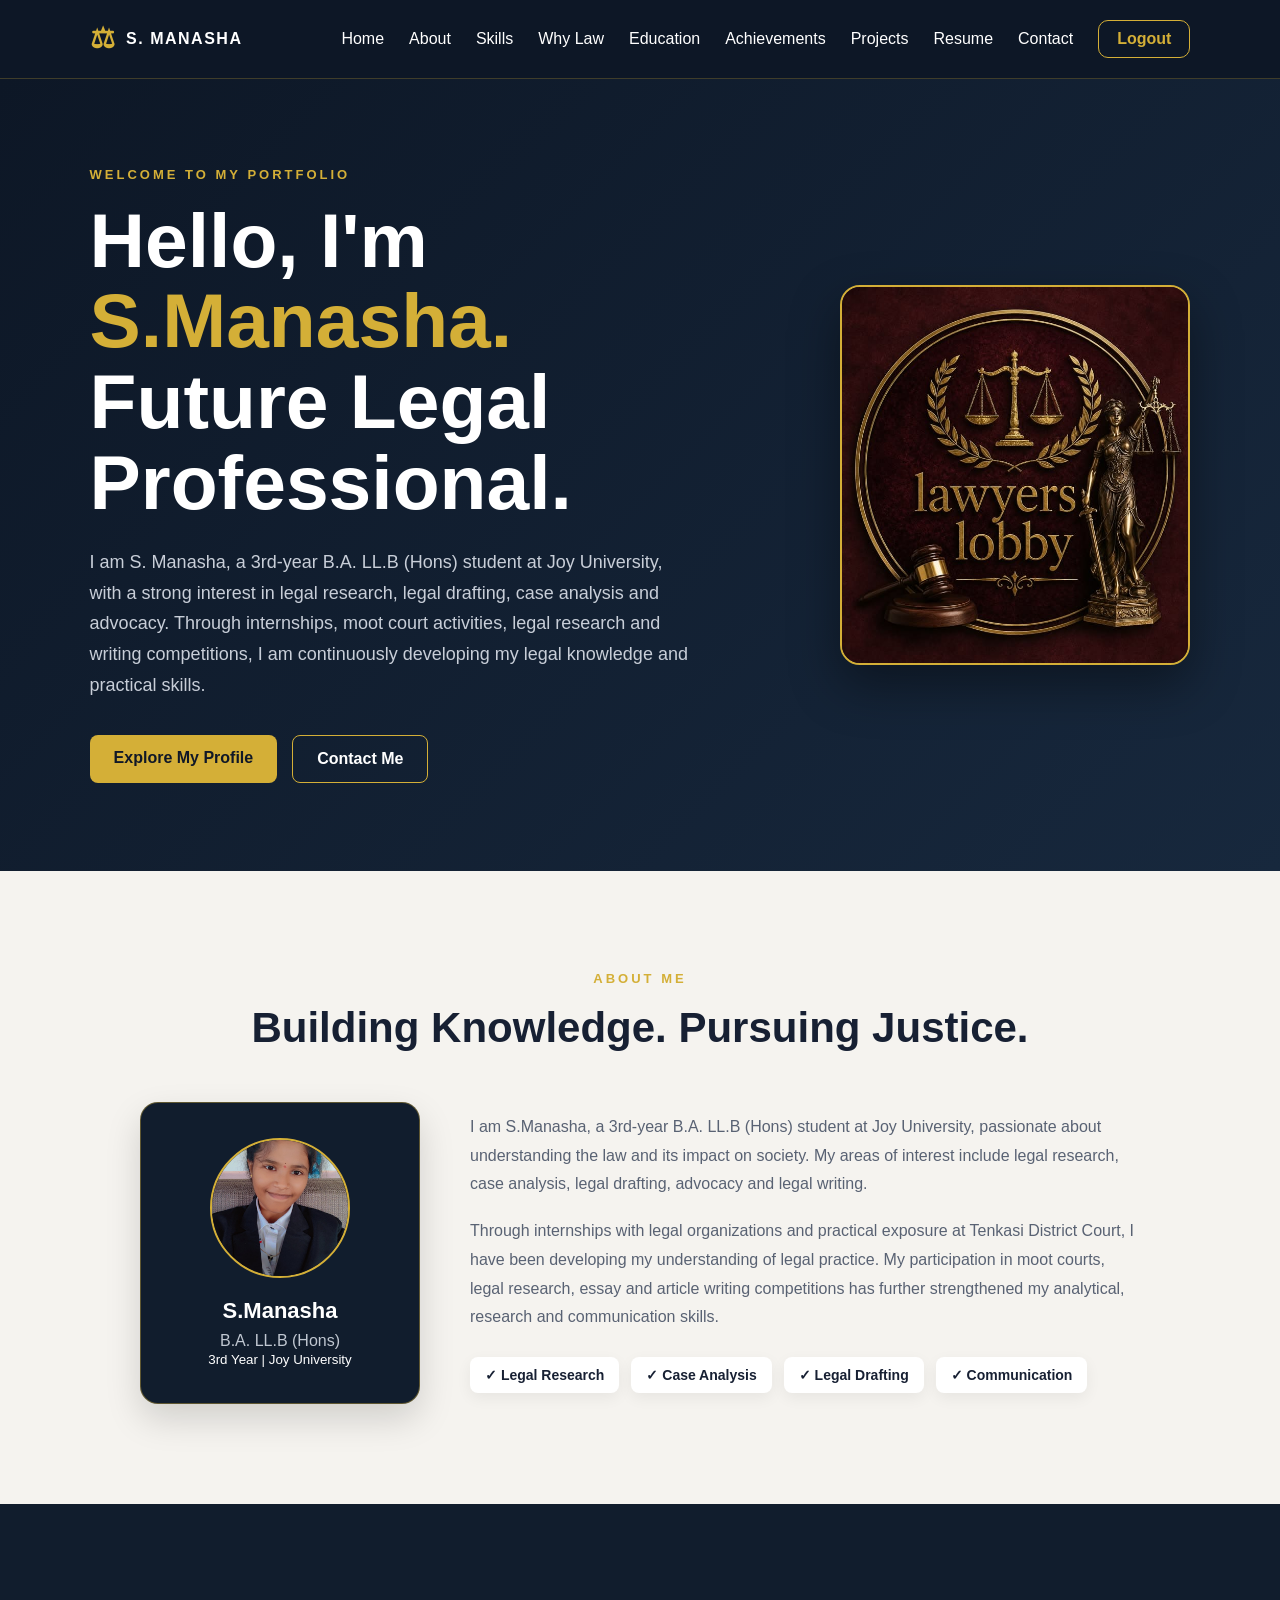
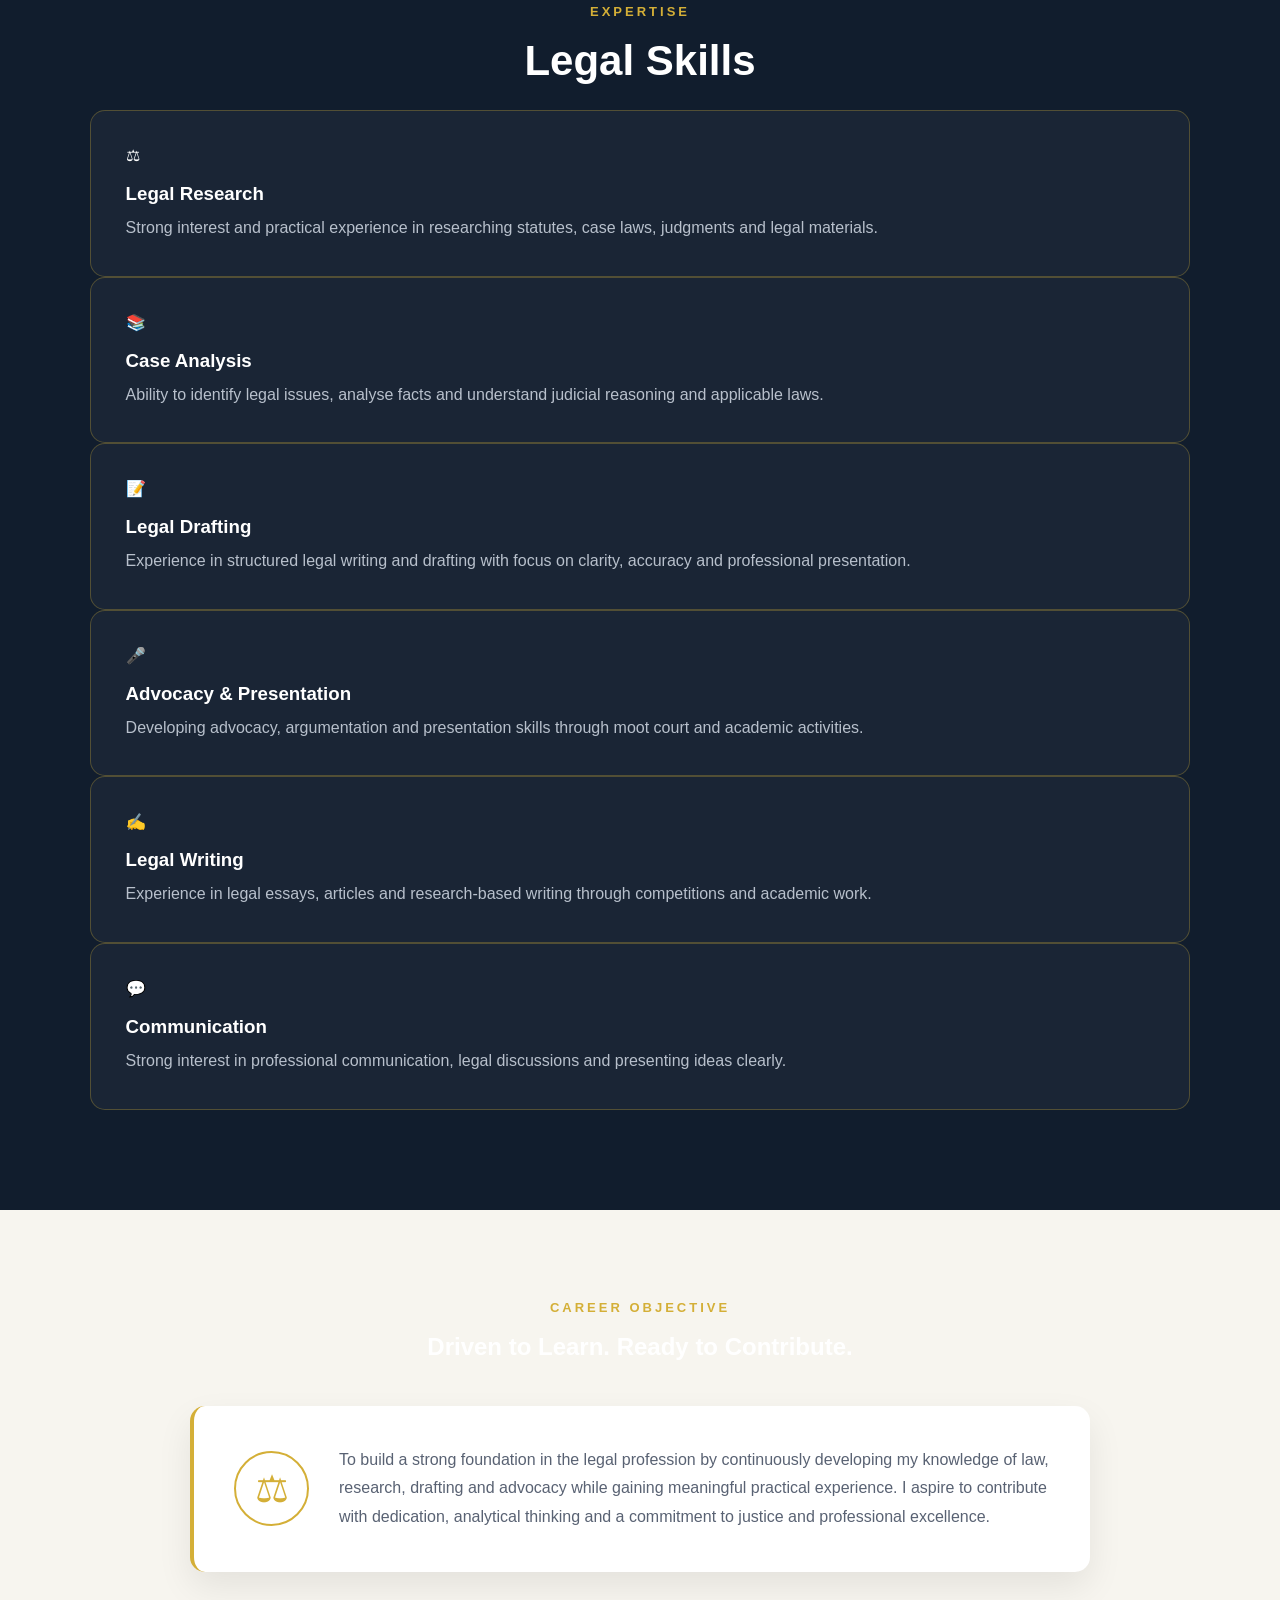
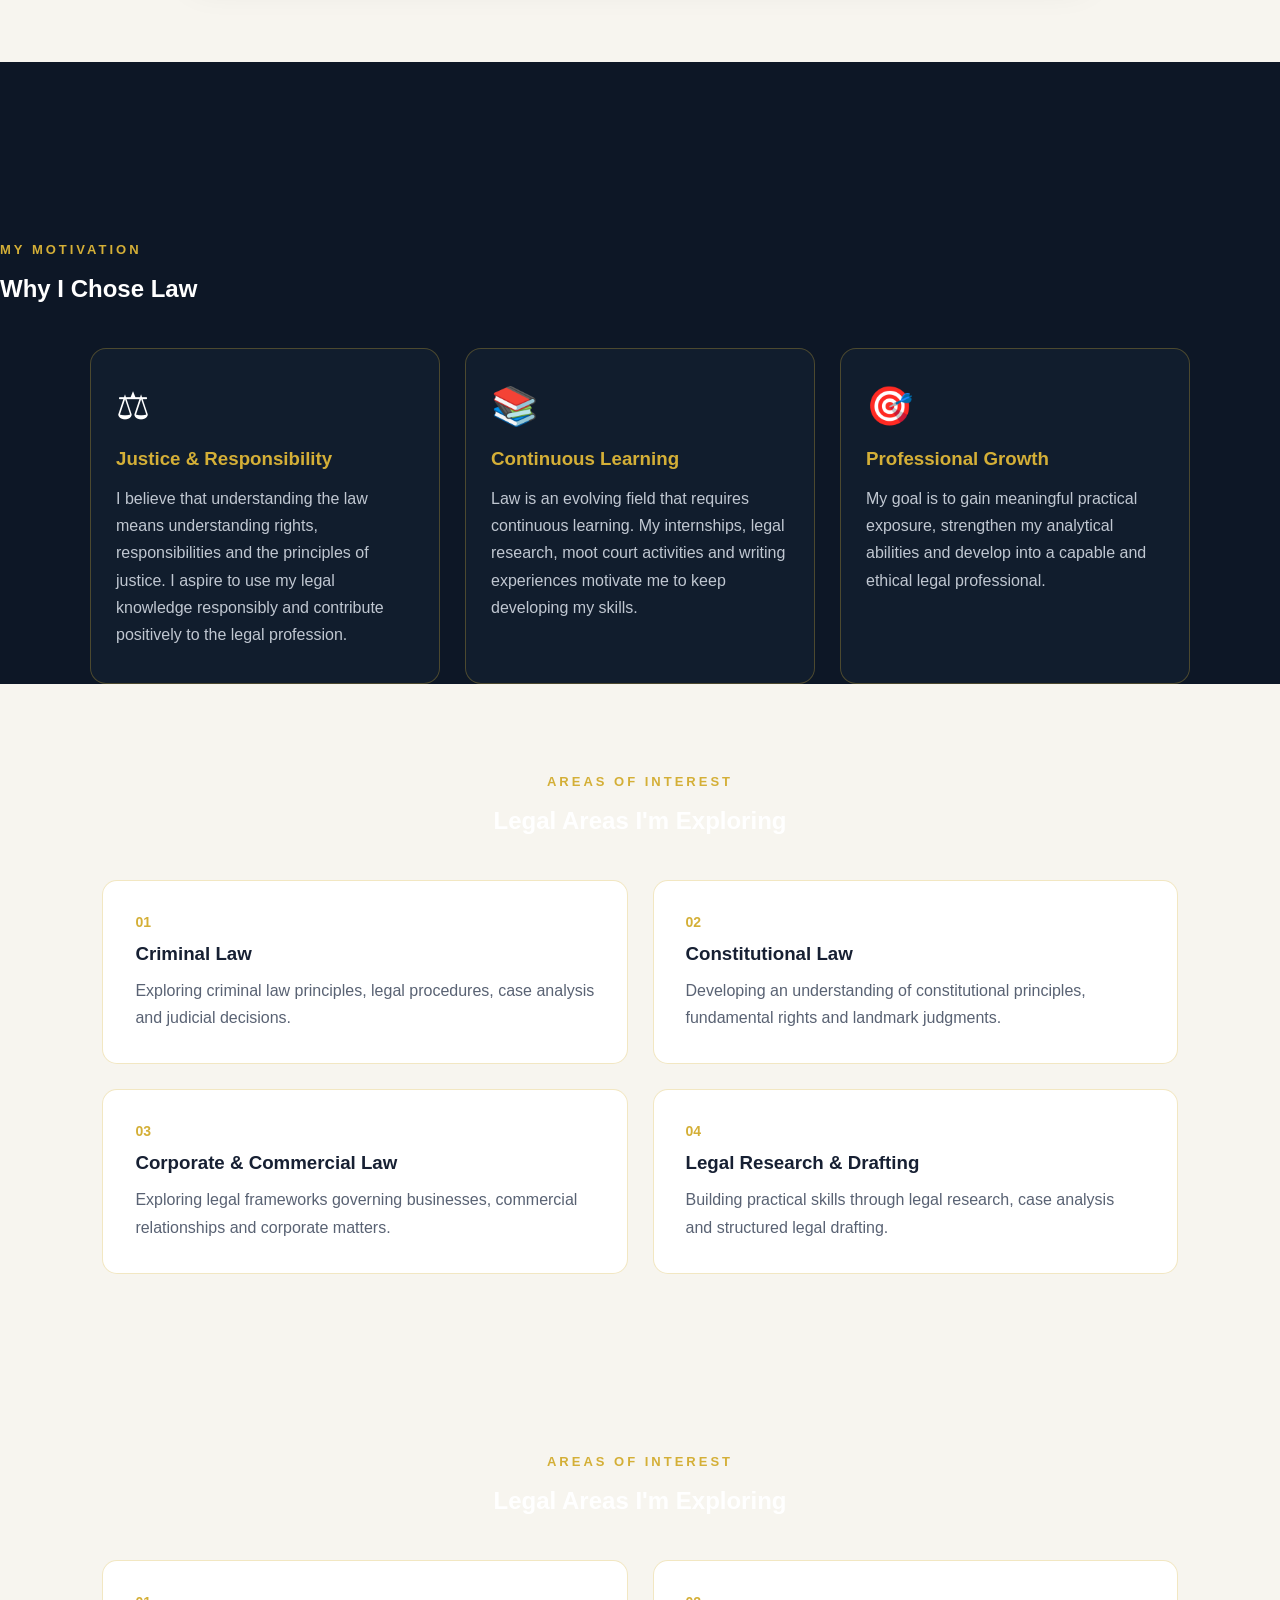
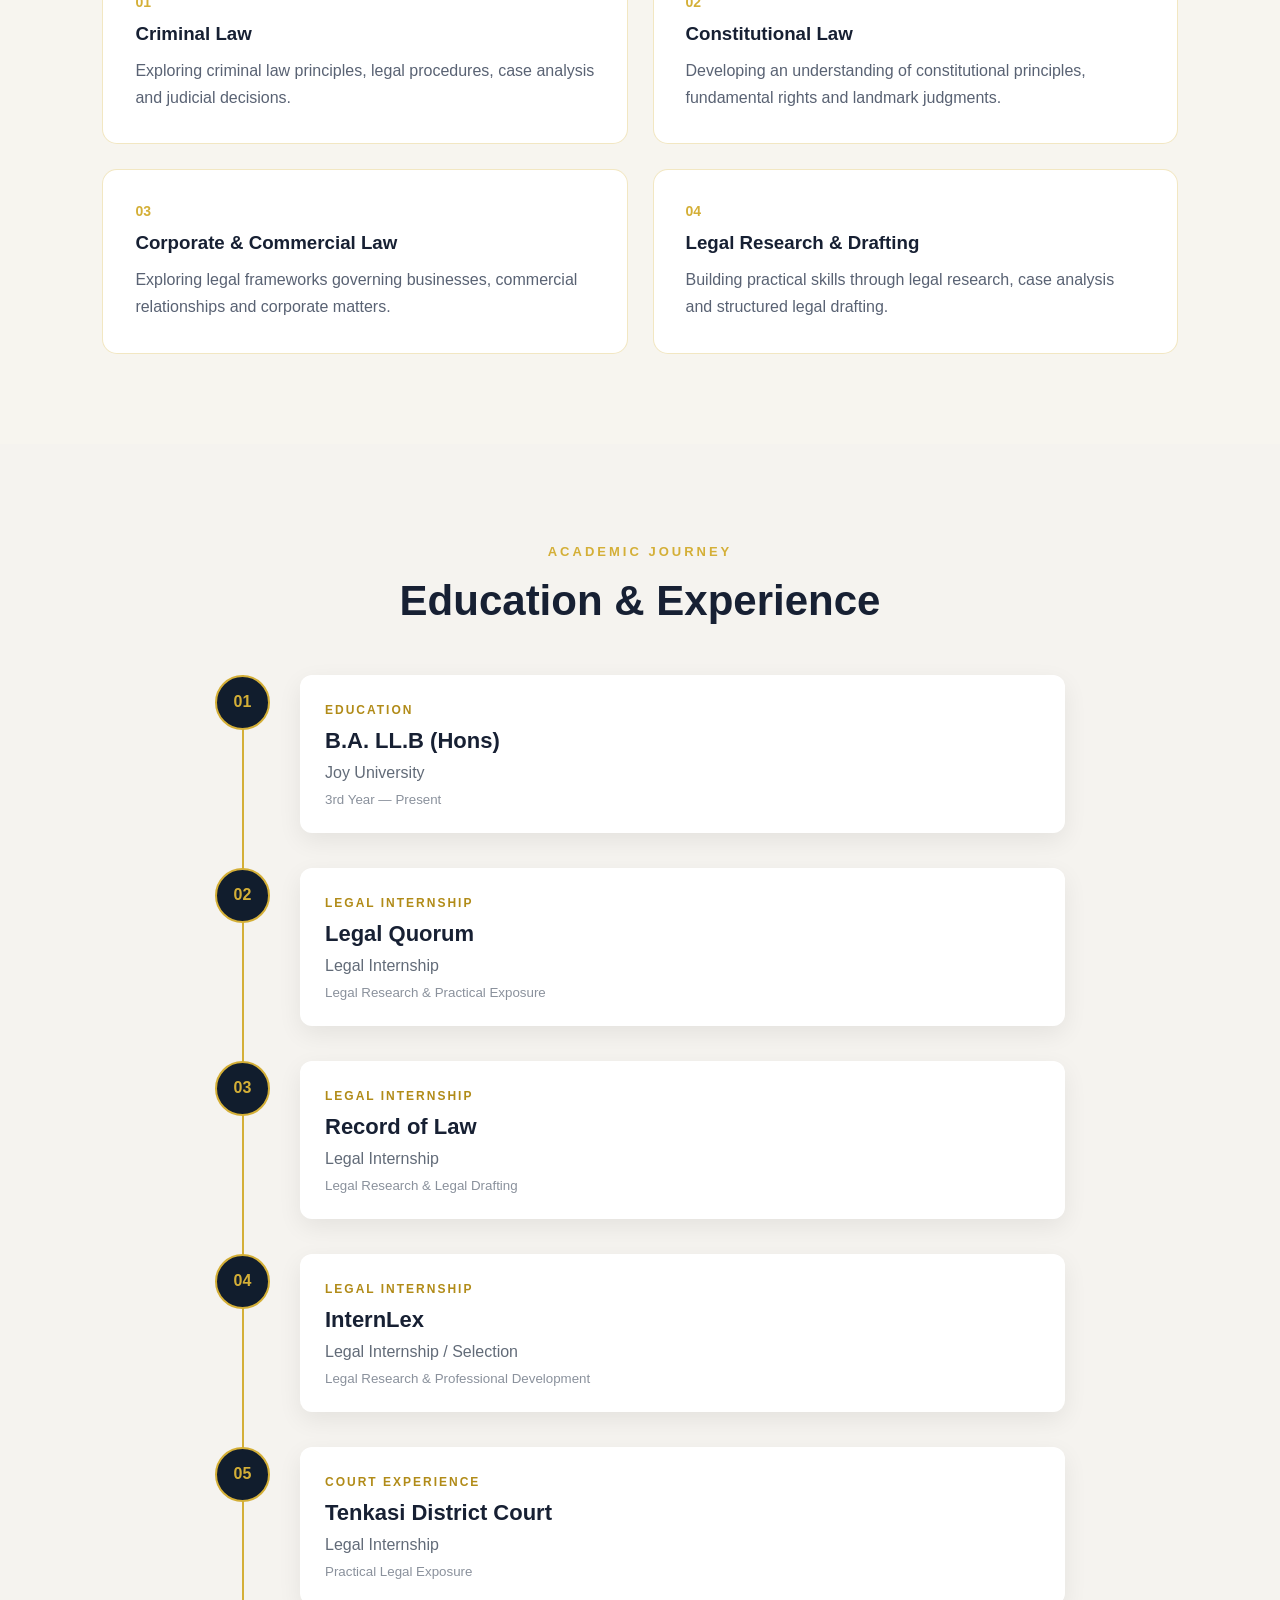
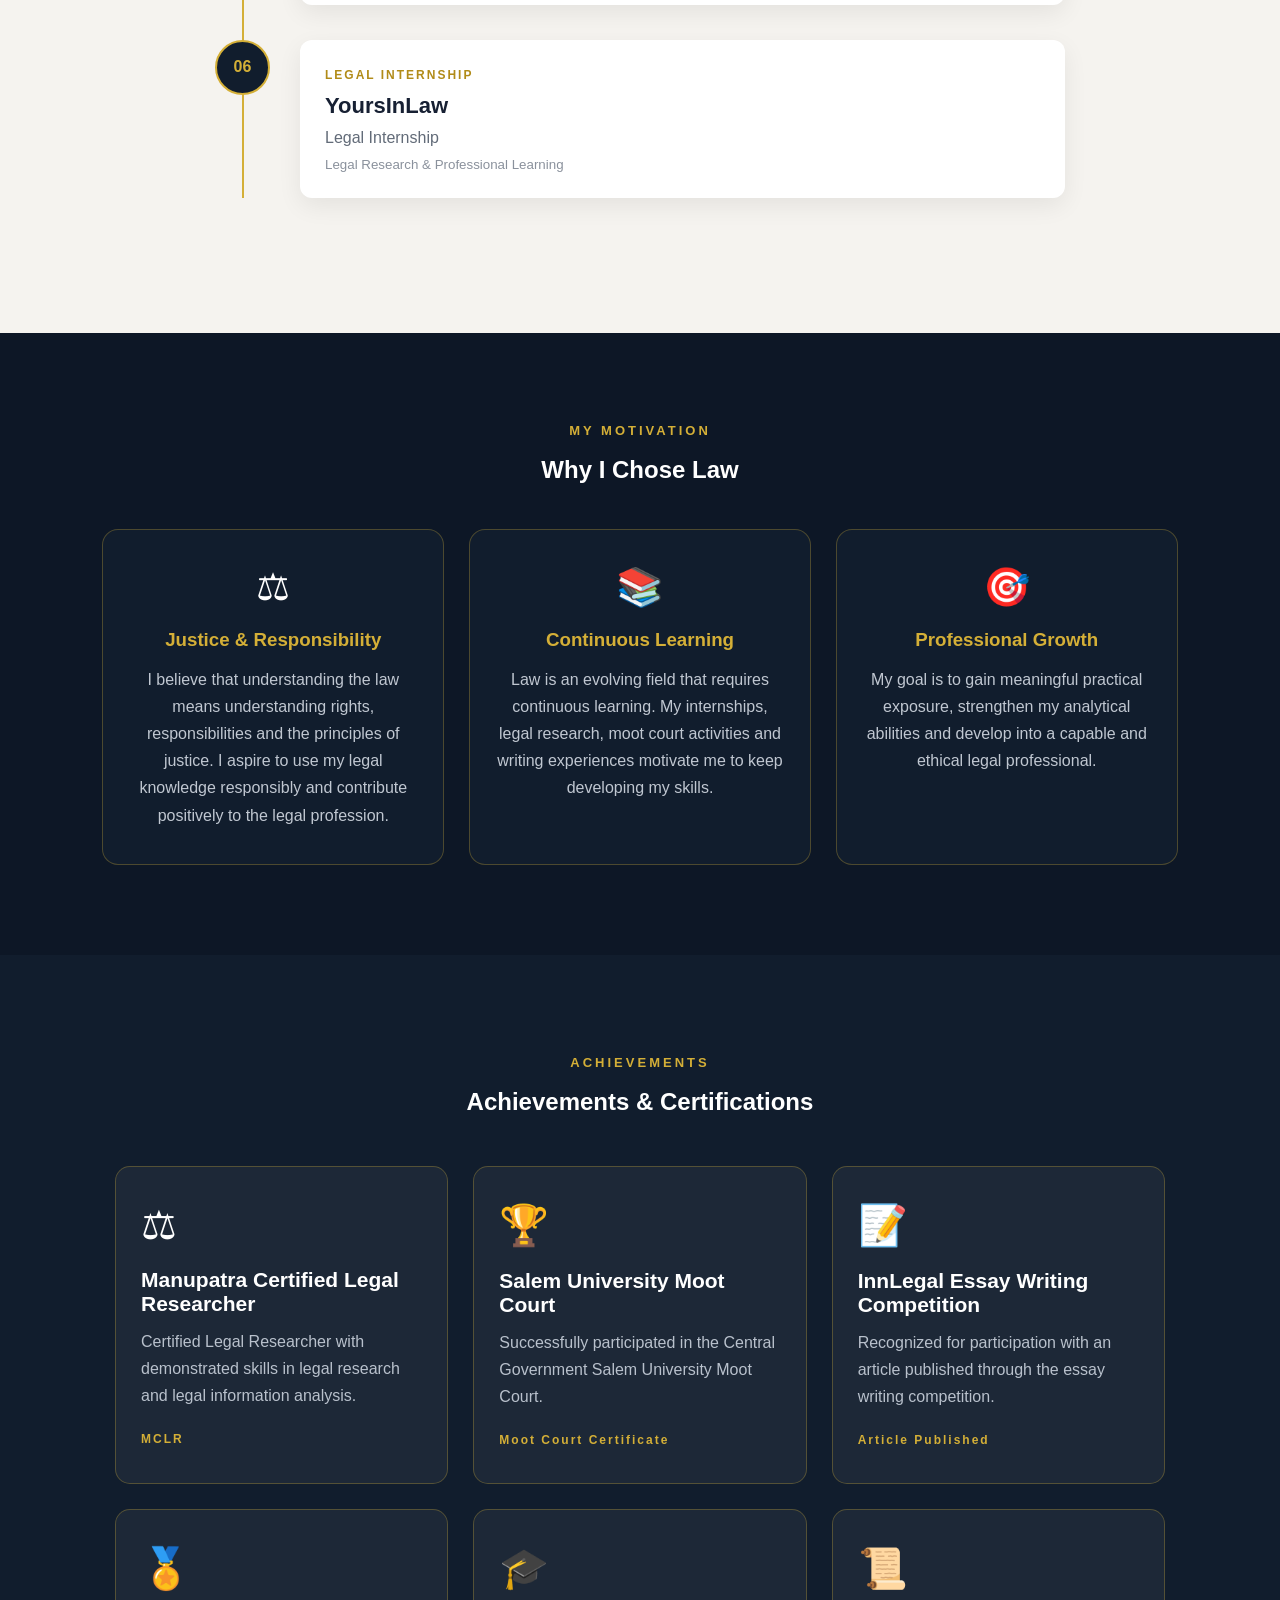
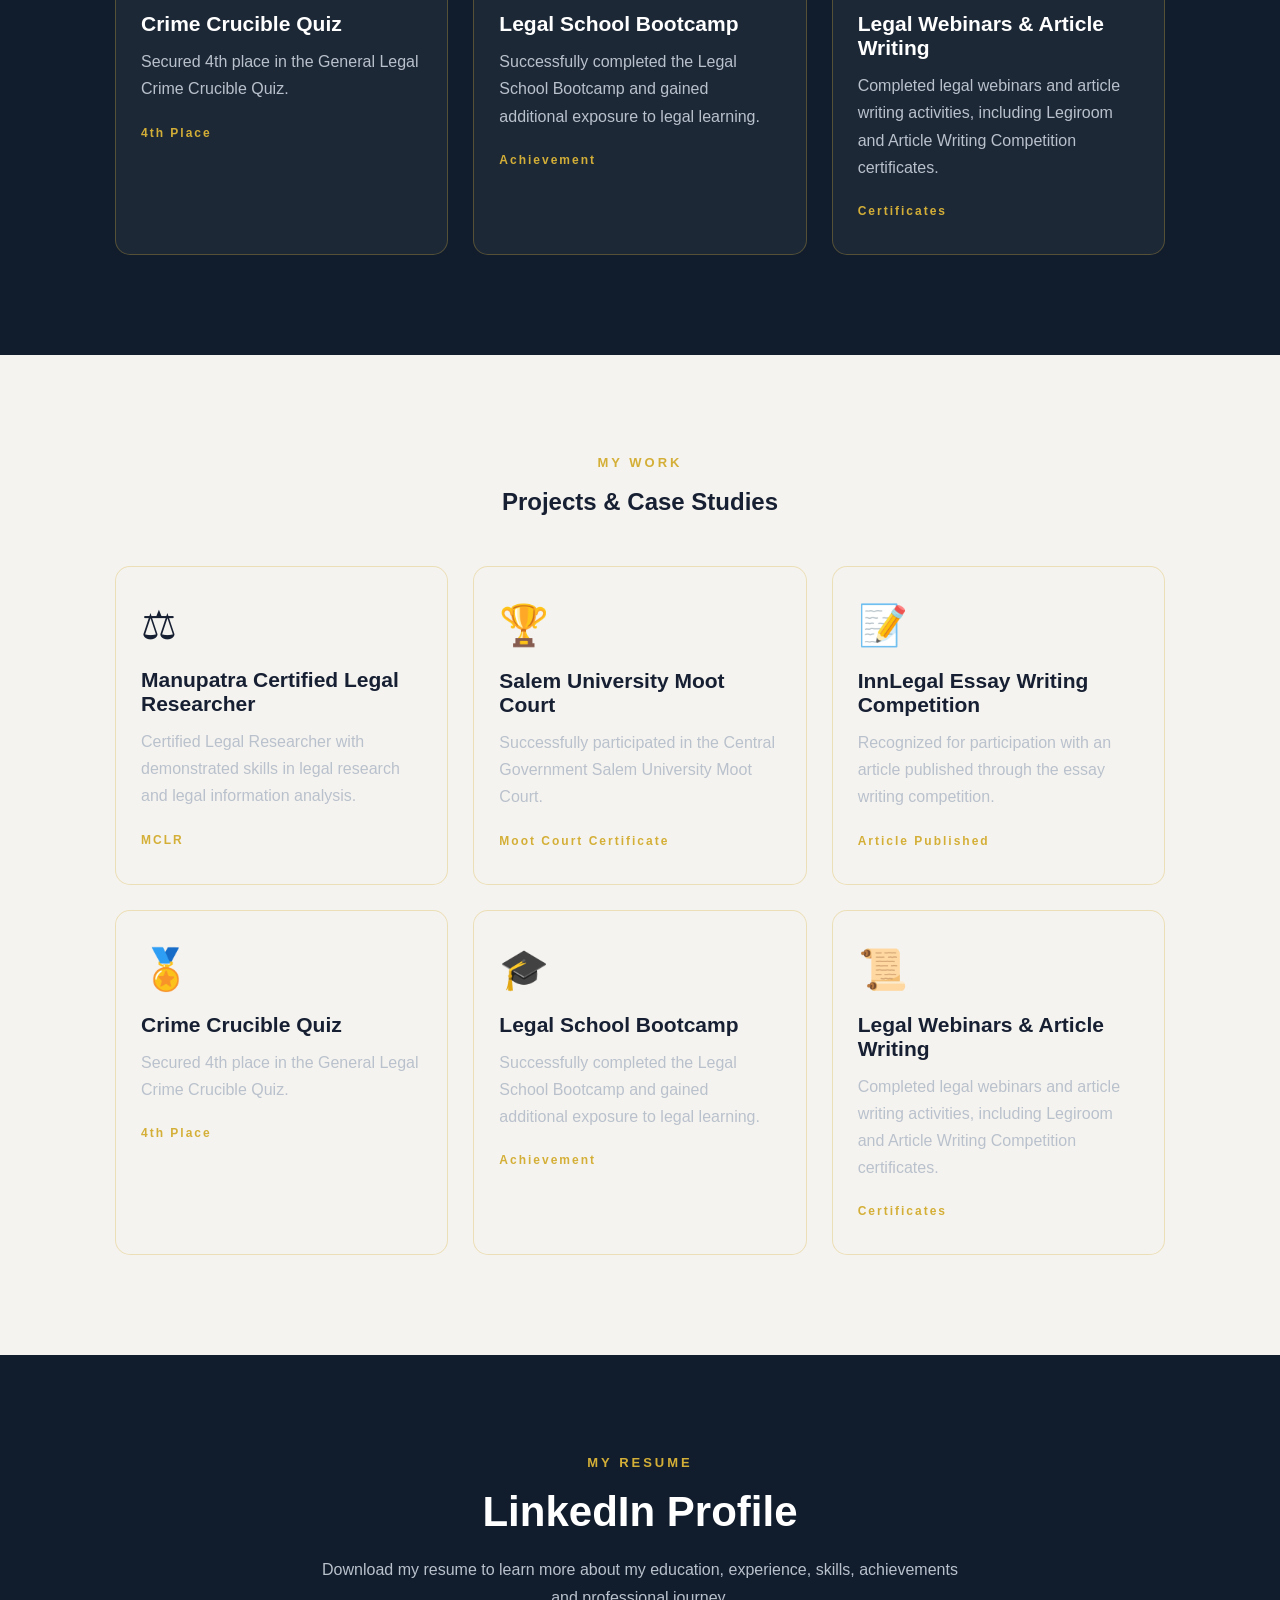
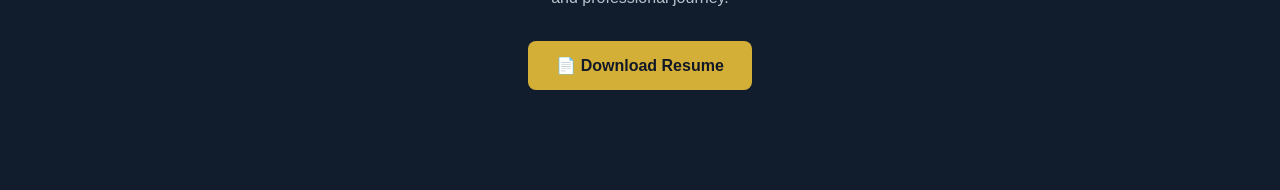
==== home.html @ 391b0f1c "Add files via upload" ====
<!DOCTYPE html>
<html lang="en">
<head>
    <meta charset="UTF-8">
    <meta name="viewport" content="width=device-width, initial-scale=1.0">
    <title>Law Portfolio</title>
    <link rel="stylesheet" href="style.css">
</head>

<body>

    <nav class="navbar">
        <div class="logo">
        <span class="logo-symbol">⚖</span>
        <span>S. MANASHA</span>
</div>

        <div class="nav-links">
            <a href="#home">Home</a>
            <a href="#about">About</a>
            <a href="#skills">Skills</a>
            <a href="#why-law">Why Law</a>
            <a href="#education">Education</a>
            <a href="#achievements">Achievements</a>
            <a href="#projects">Projects</a>
            <a href="#resume">Resume</a>
            <a href="#contact">Contact</a>
            <button onclick="logout()">Logout</button>
        </div>
    </nav>

    <section class="hero" id="home">

        <div class="hero-content">
            <p class="small-title">WELCOME TO MY PORTFOLIO</p>

<h1>
    Hello, I'm <span>S.Manasha.</span><br>
    Future Legal Professional.
</h1>
            
<p>
    I am S. Manasha, a 3rd-year B.A. LL.B (Hons) student at Joy University,
    with a strong interest in legal research, legal drafting, case analysis
    and advocacy. Through internships, moot court activities, legal research
    and writing competitions, I am continuously developing my legal knowledge
    and practical skills.
</p>

            <div class="hero-buttons">
                <a href="#about" class="primary-btn">Explore My Profile</a>
                <a href="#contact" class="secondary-btn">Contact Me</a>
            </div>
        </div>

        <div class="hero-image">
    <img src="law image.jpg" alt="Law and Justice">
</div>

    </section>

    <section class="about" id="about">

    <p class="section-label">ABOUT ME</p>

    <h2>Building Knowledge. Pursuing Justice.</h2>

    <div class="about-container">

        <div class="profile-card">
            <div class="profile-icon">
            <img src="./profile.jpg" alt="S. Manasha">
        </div>
            <h3>S.Manasha</h3>
            <p>B.A. LL.B (Hons)</p>
            <small>3rd Year | Joy University</small>
            
        </div>

        <div class="about-content">
            
<p>
    I am S.Manasha, a 3rd-year B.A. LL.B (Hons) student at Joy University,
    passionate about understanding the law and its impact on society.
    My areas of interest include legal research, case analysis,
    legal drafting, advocacy and legal writing.

</p>
        
<p>
               
    Through internships with legal organizations and practical exposure
    at Tenkasi District Court, I have been developing my understanding
    of legal practice. My participation in moot courts, legal research,
    essay and article writing competitions has further strengthened
    my analytical, research and communication skills.

</p>

            <div class="about-points">
                <span>✓ Legal Research</span>
                <span>✓ Case Analysis</span>
                <span>✓ Legal Drafting</span>
                <span>✓ Communication</span>
            </div>
        </div>

    </div>

</section>

    <section class="skills" id="skills">

        <p class="section-label">EXPERTISE</p>

        <h2>Legal Skills</h2>

<div class="skills-grid">

    <div class="skill-card">
        <div class="skill-icon">⚖</div>
        <h3>Legal Research</h3>
        <p>
            Strong interest and practical experience in researching
            statutes, case laws, judgments and legal materials.
        </p>
    </div>

    <div class="skill-card">
        <div class="skill-icon">📚</div>
        <h3>Case Analysis</h3>
        <p>
            Ability to identify legal issues, analyse facts and
            understand judicial reasoning and applicable laws.
        </p>
    </div>

    <div class="skill-card">
        <div class="skill-icon">📝</div>
        <h3>Legal Drafting</h3>
        <p>
            Experience in structured legal writing and drafting with
            focus on clarity, accuracy and professional presentation.
        </p>
    </div>

    <div class="skill-card">
        <div class="skill-icon">🎤</div>
        <h3>Advocacy &amp; Presentation</h3>
        <p>
            Developing advocacy, argumentation and presentation skills
            through moot court and academic activities.
        </p>
    </div>

    <div class="skill-card">
        <div class="skill-icon">✍</div>
        <h3>Legal Writing</h3>
        <p>
            Experience in legal essays, articles and research-based
            writing through competitions and academic work.
        </p>
    </div>

    <div class="skill-card">
        <div class="skill-icon">💬</div>
        <h3>Communication</h3>
        <p>
            Strong interest in professional communication, legal
            discussions and presenting ideas clearly.
        </p>
    </div>

</div>

</section>

<section class="objective">

    <p class="section-label">CAREER OBJECTIVE</p>

    <h2>Driven to Learn. Ready to Contribute.</h2>

    <div class="objective-box">

        <div class="objective-icon">⚖</div>

        <p>
            To build a strong foundation in the legal profession by
            continuously developing my knowledge of law, research,
            drafting and advocacy while gaining meaningful practical
            experience. I aspire to contribute with dedication,
            analytical thinking and a commitment to justice and
            professional excellence.
        </p>

    </div>

</section>

<section class="why-law" id="why-law"></section>

    <p class="section-label">MY MOTIVATION</p>

    <h2>Why I Chose Law</h2>

    <div class="why-law-container">

        <div class="why-law-card">
            <div class="why-law-icon">⚖</div>

            <h3>Justice &amp; Responsibility</h3>

            <p>
                I believe that understanding the law means understanding
                rights, responsibilities and the principles of justice.
                I aspire to use my legal knowledge responsibly and
                contribute positively to the legal profession.
            </p>
        </div>

        <div class="why-law-card">
            <div class="why-law-icon">📚</div>

            <h3>Continuous Learning</h3>

            <p>
                Law is an evolving field that requires continuous learning.
                My internships, legal research, moot court activities and
                writing experiences motivate me to keep developing my skills.
            </p>
        </div>

        <div class="why-law-card">
            <div class="why-law-icon">🎯</div>

            <h3>Professional Growth</h3>

            <p>
                My goal is to gain meaningful practical exposure, strengthen
                my analytical abilities and develop into a capable and
                ethical legal professional.
            </p>
        </div>

    </div>

</section>

<section class="legal-interests">

    <p class="section-label">AREAS OF INTEREST</p>

    <h2>Legal Areas I'm Exploring</h2>

    <div class="interest-grid">

        <div class="interest-card">
            <span>01</span>
            <h3>Criminal Law</h3>
            <p>
                Exploring criminal law principles, legal procedures,
                case analysis and judicial decisions.
            </p>
        </div>

        <div class="interest-card">
            <span>02</span>
            <h3>Constitutional Law</h3>
            <p>
                Developing an understanding of constitutional principles,
                fundamental rights and landmark judgments.
            </p>
        </div>

        <div class="interest-card">
            <span>03</span>
            <h3>Corporate &amp; Commercial Law</h3>
            <p>
                Exploring legal frameworks governing businesses,
                commercial relationships and corporate matters.
            </p>
        </div>

        <div class="interest-card">
            <span>04</span>
            <h3>Legal Research &amp; Drafting</h3>
            <p>
                Building practical skills through legal research,
                case analysis and structured legal drafting.
            </p>
        </div>

    </div>

</section>

<section class="legal-interests">

    <p class="section-label">AREAS OF INTEREST</p>

    <h2>Legal Areas I'm Exploring</h2>

    <div class="interest-grid">

        <div class="interest-card">
            <span>01</span>
            <h3>Criminal Law</h3>
            <p>
                Exploring criminal law principles, legal procedures,
                case analysis and judicial decisions.
            </p>
        </div>

        <div class="interest-card">
            <span>02</span>
            <h3>Constitutional Law</h3>
            <p>
                Developing an understanding of constitutional principles,
                fundamental rights and landmark judgments.
            </p>
        </div>

        <div class="interest-card">
            <span>03</span>
            <h3>Corporate &amp; Commercial Law</h3>
            <p>
                Exploring legal frameworks governing businesses,
                commercial relationships and corporate matters.
            </p>
        </div>

        <div class="interest-card">
            <span>04</span>
            <h3>Legal Research &amp; Drafting</h3>
            <p>
                Building practical skills through legal research,
                case analysis and structured legal drafting.
            </p>
        </div>

    </div>

</section>

    <section class="education" id="education">

    <p class="section-label">ACADEMIC JOURNEY</p>

    <h2>Education &amp; Experience</h2>

    <div class="timeline">

    <div class="timeline-item">
        <div class="timeline-dot">01</div>

        <div class="timeline-content">
            <span>EDUCATION</span>
            <h3>B.A. LL.B (Hons)</h3>
            <p>Joy University</p>
            <small>3rd Year — Present</small>
        </div>
    </div>

    <div class="timeline-item">
        <div class="timeline-dot">02</div>

        <div class="timeline-content">
            <span>LEGAL INTERNSHIP</span>
            <h3>Legal Quorum</h3>
            <p>Legal Internship</p>
            <small>Legal Research &amp; Practical Exposure</small>
        </div>
    </div>

    <div class="timeline-item">
        <div class="timeline-dot">03</div>

        <div class="timeline-content">
            <span>LEGAL INTERNSHIP</span>
            <h3>Record of Law</h3>
            <p>Legal Internship</p>
            <small>Legal Research &amp; Legal Drafting</small>
        </div>
    </div>

    <div class="timeline-item">
        <div class="timeline-dot">04</div>

        <div class="timeline-content">
            <span>LEGAL INTERNSHIP</span>
            <h3>InternLex</h3>
            <p>Legal Internship / Selection</p>
            <small>Legal Research &amp; Professional Development</small>
        </div>
    </div>

    <div class="timeline-item">
        <div class="timeline-dot">05</div>

        <div class="timeline-content">
            <span>COURT EXPERIENCE</span>
            <h3>Tenkasi District Court</h3>
            <p>Legal Internship</p>
            <small>Practical Legal Exposure</small>
        </div>
    </div>

    <div class="timeline-item">
        <div class="timeline-dot">06</div>

        <div class="timeline-content">
            <span>LEGAL INTERNSHIP</span>
            <h3>YoursInLaw</h3>
            <p>Legal Internship</p>
            <small>Legal Research &amp; Professional Learning</small>
        </div>
    </div>

</div>

</section>

<section class="why-law">

    <p class="section-label">MY MOTIVATION</p>

    <h2>Why I Chose Law</h2>

    <div class="why-law-container">

        <div class="why-law-card">
            <div class="why-law-icon">⚖</div>

            <h3>Justice &amp; Responsibility</h3>

            <p>
                I believe that understanding the law means understanding
                rights, responsibilities and the principles of justice.
                I aspire to use my legal knowledge responsibly and
                contribute positively to the legal profession.
            </p>
        </div>

        <div class="why-law-card">
            <div class="why-law-icon">📚</div>

            <h3>Continuous Learning</h3>

            <p>
                Law is an evolving field that requires continuous learning.
                My internships, legal research, moot court activities and
                writing experiences motivate me to keep developing my skills.
            </p>
        </div>

        <div class="why-law-card">
            <div class="why-law-icon">🎯</div>

            <h3>Professional Growth</h3>

            <p>
                My goal is to gain meaningful practical exposure, strengthen
                my analytical abilities and develop into a capable and
                ethical legal professional.
            </p>
        </div>

    </div>

</section>

<section class="achievements" id="achievements">

    <p class="section-label">ACHIEVEMENTS</p>

    <h2>Achievements &amp; Certifications</h2>

<div class="achievement-grid">

    <div class="achievement-card">
        <div class="achievement-icon">⚖</div>
        <h3>Manupatra Certified Legal Researcher</h3>
        <p>
            Certified Legal Researcher with demonstrated skills in
            legal research and legal information analysis.
        </p>
        <span>MCLR</span>
    </div>

    <div class="achievement-card">
        <div class="achievement-icon">🏆</div>
        <h3>Salem University Moot Court</h3>
        <p>
            Successfully participated in the Central Government
            Salem University Moot Court.
        </p>
        <span>Moot Court Certificate</span>
    </div>

    <div class="achievement-card">
        <div class="achievement-icon">📝</div>
        <h3>InnLegal Essay Writing Competition</h3>
        <p>
            Recognized for participation with an article published
            through the essay writing competition.
        </p>
        <span>Article Published</span>
    </div>

    <div class="achievement-card">
        <div class="achievement-icon">🏅</div>
        <h3>Crime Crucible Quiz</h3>
        <p>
            Secured 4th place in the General Legal Crime Crucible Quiz.
        </p>
        <span>4th Place</span>
    </div>

    <div class="achievement-card">
        <div class="achievement-icon">🎓</div>
        <h3>Legal School Bootcamp</h3>
        <p>
            Successfully completed the Legal School Bootcamp and
            gained additional exposure to legal learning.
        </p>
        <span>Achievement</span>
    </div>

    <div class="achievement-card">
        <div class="achievement-icon">📜</div>
        <h3>Legal Webinars &amp; Article Writing</h3>
        <p>
            Completed legal webinars and article writing activities,
            including Legiroom and Article Writing Competition certificates.
        </p>
        <span>Certificates</span>
    </div>

</div>

</section>

<section class="projects" id="projects">

    <p class="section-label">MY WORK</p>

    <h2>Projects &amp; Case Studies</h2>

<div class="achievement-grid">

    <div class="achievement-card">
        <div class="achievement-icon">⚖</div>
        <h3>Manupatra Certified Legal Researcher</h3>
        <p>
            Certified Legal Researcher with demonstrated skills in
            legal research and legal information analysis.
        </p>
        <span>MCLR</span>
    </div>

    <div class="achievement-card">
        <div class="achievement-icon">🏆</div>
        <h3>Salem University Moot Court</h3>
        <p>
            Successfully participated in the Central Government
            Salem University Moot Court.
        </p>
        <span>Moot Court Certificate</span>
    </div>

    <div class="achievement-card">
        <div class="achievement-icon">📝</div>
        <h3>InnLegal Essay Writing Competition</h3>
        <p>
            Recognized for participation with an article published
            through the essay writing competition.
        </p>
        <span>Article Published</span>
    </div>

    <div class="achievement-card">
        <div class="achievement-icon">🏅</div>
        <h3>Crime Crucible Quiz</h3>
        <p>
            Secured 4th place in the General Legal Crime Crucible Quiz.
        </p>
        <span>4th Place</span>
    </div>

    <div class="achievement-card">
        <div class="achievement-icon">🎓</div>
        <h3>Legal School Bootcamp</h3>
        <p>
            Successfully completed the Legal School Bootcamp and
            gained additional exposure to legal learning.
        </p>
        <span>Achievement</span>
    </div>

    <div class="achievement-card">
        <div class="achievement-icon">📜</div>
        <h3>Legal Webinars &amp; Article Writing</h3>
        <p>
            Completed legal webinars and article writing activities,
            including Legiroom and Article Writing Competition certificates.
        </p>
        <span>Certificates</span>
    </div>

</div>

</section>

<section class="resume-section" id="resume">

    <p class="section-label">MY RESUME</p>

    <h2>LinkedIn Profile</h2>

    <p>
        Download my resume to learn more about my education,
        experience, skills, achievements and professional journey.
    </p>

    <a href="resume.pdf" download class="resume-btn">
        📄 Download Resume
    </a>

</section>
---- style.css ----
* {
    margin: 0;
    padding: 0;
    box-sizing: border-box;
}

body {
    font-family: Arial, sans-serif;
    background: #0d1726;
    color: white;
}

.login-page {
    min-height: 100vh;
    display: flex;
    justify-content: center;
    align-items: center;
    padding: 20px;
    background:
        radial-gradient(circle at top, #243b55, #0d1726 55%);
}

.login-card {
    width: 100%;
    max-width: 430px;
    padding: 45px 40px;
    text-align: center;
    background: rgba(255, 255, 255, 0.08);
    border: 1px solid rgba(212, 175, 55, 0.45);
    border-radius: 20px;
    backdrop-filter: blur(15px);
    box-shadow: 0 25px 60px rgba(0, 0, 0, 0.4);
    animation: appear 0.8s ease;
}

.law-symbol {
    width: 75px;
    height: 75px;
    margin: 0 auto 20px;
    display: flex;
    align-items: center;
    justify-content: center;
    border: 2px solid #d4af37;
    border-radius: 50%;
    color: #d4af37;
    font-size: 42px;
}

.login-card h1 {
    font-size: 32px;
    margin-bottom: 8px;
}

.subtitle {
    color: #c9c9c9;
    margin-bottom: 30px;
}

.input-group {
    text-align: left;
    margin-bottom: 20px;
}

.input-group label {
    display: block;
    margin-bottom: 8px;
    color: #d4af37;
    font-size: 14px;
}

.input-group input {
    width: 100%;
    padding: 14px;
    border: 1px solid #536174;
    border-radius: 10px;
    background: #111d2d;
    color: white;
    outline: none;
    font-size: 15px;
}

.input-group input:focus {
    border-color: #d4af37;
    box-shadow: 0 0 10px rgba(212, 175, 55, 0.2);
}

button {
    width: 100%;
    padding: 14px;
    border: none;
    border-radius: 10px;
    background: #d4af37;
    color: #111827;
    font-size: 16px;
    font-weight: bold;
    cursor: pointer;
    transition: 0.3s;
}

button:hover {
    transform: translateY(-2px);
    box-shadow: 0 8px 20px rgba(212, 175, 55, 0.3);
}

#loginMessage {
    margin-top: 15px;
    font-size: 14px;
}

@keyframes appear {
    from {
        opacity: 0;
        transform: translateY(30px);
    }

    to {
        opacity: 1;
        transform: translateY(0);
    }
}
/* HOME PAGE */

.navbar {
    position: sticky;
    top: 0;
    z-index: 100;
    display: flex;
    justify-content: space-between;
    align-items: center;
    padding: 20px 7%;
    background: #0d1726;
    border-bottom: 1px solid rgba(212, 175, 55, 0.25);
}

.logo {
    color: #d4af37;
    font-weight: bold;
    letter-spacing: 1px;
}

.nav-links {
    display: flex;
    align-items: center;
    gap: 25px;
}

.nav-links a {
    color: white;
    text-decoration: none;
    transition: 0.3s;
}

.nav-links a:hover {
    color: #d4af37;
}

.nav-links button {
    width: auto;
    padding: 9px 18px;
    background: transparent;
    color: #d4af37;
    border: 1px solid #d4af37;
}

.hero {
    min-height: 88vh;
    padding: 80px 7%;
    display: flex;
    align-items: center;
    justify-content: space-between;
    gap: 50px;
    background: linear-gradient(135deg, #0d1726, #17283d);
}

.hero-content {
    max-width: 700px;
}

.small-title,
.section-label {
    color: #d4af37;
    letter-spacing: 3px;
    font-size: 13px;
    font-weight: bold;
    margin-bottom: 18px;
}

.hero h1 {
    font-size: clamp(45px, 6vw, 78px);
    line-height: 1.05;
    margin-bottom: 25px;
}

.hero h1 span {
    color: #d4af37;
}

.hero-content > p:not(.small-title) {
    color: #c8ced8;
    font-size: 18px;
    line-height: 1.7;
    max-width: 600px;
}

.hero-buttons {
    display: flex;
    gap: 15px;
    margin-top: 35px;
}

.primary-btn,
.secondary-btn {
    display: inline-block;
    padding: 14px 24px;
    border-radius: 8px;
    text-decoration: none;
    font-weight: bold;
}

.primary-btn {
    background: #d4af37;
    color: #101827;
}

.secondary-btn {
    color: white;
    border: 1px solid #d4af37;
}

.hero-symbol {
    width: 300px;
    height: 300px;
    display: flex;
    align-items: center;
    justify-content: center;
    border: 1px solid rgba(212, 175, 55, 0.4);
    border-radius: 50%;
}

.hero-symbol div {
    font-size: 170px;
    color: #d4af37;
}

.about,
.skills,
.education,
.contact {
    padding: 100px 7%;
    text-align: center;
    background: #f5f3ef;
    color: #172033;
}

.about h2,
.skills h2,
.education h2,
.contact h2 {
    font-size: 42px;
    margin-bottom: 25px;
}

.about-text {
    max-width: 750px;
    margin: auto;
    line-height: 1.8;
    color: #596273;
}

.skills {
    background: #111d2d;
    color: white;
}

.skill-grid {
    max-width: 1000px;
    margin: 50px auto 0;
    display: grid;
    grid-template-columns: repeat(3, 1fr);
    gap: 25px;
}

.skill-card {
    padding: 35px;
    text-align: left;
    border: 1px solid rgba(212, 175, 55, 0.3);
    border-radius: 15px;
    background: rgba(255, 255, 255, 0.04);
    transition: 0.3s;
}

.skill-card:hover {
    transform: translateY(-8px);
    border-color: #d4af37;
}

.skill-card span {
    color: #d4af37;
}

.skill-card h3 {
    margin: 18px 0 10px;
}

.skill-card p {
    color: #b8c0cc;
    line-height: 1.6;
}

.education-card {
    max-width: 650px;
    margin: 40px auto 0;
    padding: 35px;
    border-left: 4px solid #d4af37;
    background: white;
    text-align: left;
    box-shadow: 0 10px 30px rgba(0,0,0,0.08);
}

.education-card h3 {
    margin-bottom: 12px;
}

.education-card p {
    color: #626b78;
    margin-top: 7px;
}

.contact {
    background: #e9e5dc;
}

.contact p:not(.section-label) {
    margin-bottom: 30px;
    color: #596273;
}

footer {
    padding: 25px;
    text-align: center;
    background: #0d1726;
    color: #aeb6c2;
}

@media (max-width: 800px) {

    .navbar {
        flex-direction: column;
        gap: 20px;
    }

    .nav-links {
        flex-wrap: wrap;
        justify-content: center;
    }

    .hero {
        text-align: center;
        flex-direction: column;
    }

    .hero-buttons {
        justify-content: center;
        flex-wrap: wrap;
    }

    .skill-grid {
        grid-template-columns: 1fr;
    }

    .hero-symbol {
        width: 220px;
        height: 220px;
    }

    .hero-symbol div {
        font-size: 120px;
    }
}
/* ABOUT SECTION */

.about-container {
    max-width: 1000px;
    margin: 50px auto 0;
    display: grid;
    grid-template-columns: 280px 1fr;
    gap: 50px;
    align-items: center;
    text-align: left;
}

.profile-card {
    padding: 35px 20px;
    text-align: center;
    background: #111d2d;
    color: white;
    border-radius: 18px;
    border: 1px solid rgba(212, 175, 55, 0.4);
    box-shadow: 0 15px 35px rgba(0, 0, 0, 0.15);
}

.profile-icon {
    width: 110px;
    height: 110px;
    margin: 0 auto 20px;
    display: flex;
    justify-content: center;
    align-items: center;
    border: 2px solid #d4af37;
    border-radius: 50%;
    color: #d4af37;
    font-size: 55px;
}

.profile-card h3 {
    font-size: 22px;
    margin-bottom: 8px;
}

.profile-card p {
    color: #c0c7d1;
}

.about-content p {
    color: #596273;
    line-height: 1.8;
    margin-bottom: 18px;
}

.about-points {
    display: flex;
    flex-wrap: wrap;
    gap: 12px;
    margin-top: 25px;
}

.about-points span {
    padding: 10px 15px;
    background: white;
    border-radius: 8px;
    color: #172033;
    font-size: 14px;
    font-weight: bold;
    box-shadow: 0 5px 15px rgba(0,0,0,0.06);
}

@media (max-width: 700px) {

    .about-container {
        grid-template-columns: 1fr;
        text-align: center;
    }

    .about-content {
        text-align: left;
    }

    .about-points {
        justify-content: center;
    }
}
/* EDUCATION & EXPERIENCE */

.timeline {
    max-width: 850px;
    margin: 50px auto 0;
    position: relative;
    text-align: left;
}

.timeline::before {
    content: "";
    position: absolute;
    left: 27px;
    top: 0;
    bottom: 0;
    width: 2px;
    background: #d4af37;
}

.timeline-item {
    position: relative;
    display: flex;
    gap: 30px;
    margin-bottom: 35px;
}

.timeline-dot {
    min-width: 55px;
    height: 55px;
    display: flex;
    align-items: center;
    justify-content: center;
    background: #111d2d;
    color: #d4af37;
    border: 2px solid #d4af37;
    border-radius: 50%;
    font-weight: bold;
    z-index: 2;
}

.timeline-content {
    flex: 1;
    padding: 25px;
    background: white;
    border-radius: 12px;
    box-shadow: 0 8px 25px rgba(0,0,0,0.07);
}

.timeline-content span {
    color: #b18b18;
    font-size: 12px;
    font-weight: bold;
    letter-spacing: 2px;
}

.timeline-content h3 {
    margin: 10px 0;
    font-size: 22px;
}

.timeline-content p {
    color: #626b78;
    margin-bottom: 8px;
}

.timeline-content small {
    color: #8a919c;
}

@media (max-width: 600px) {

    .timeline-item {
        gap: 15px;
    }

    .timeline::before {
        left: 22px;
    }

    .timeline-dot {
        min-width: 45px;
        height: 45px;
        font-size: 12px;
    }
}
/* ACHIEVEMENTS */

.achievements {
    padding: 100px 7%;
    text-align: center;
    background: #111d2d;
    color: white;
}

.achievement-grid {
    max-width: 1050px;
    margin: 50px auto 0;
    display: grid;
    grid-template-columns: repeat(3, 1fr);
    gap: 25px;
}

.achievement-card {
    padding: 35px 25px;
    text-align: left;
    background: rgba(255, 255, 255, 0.05);
    border: 1px solid rgba(212, 175, 55, 0.3);
    border-radius: 15px;
    transition: 0.3s ease;
}

.achievement-card:hover {
    transform: translateY(-8px);
    border-color: #d4af37;
    box-shadow: 0 15px 30px rgba(0,0,0,0.25);
}

.achievement-icon {
    font-size: 40px;
    margin-bottom: 20px;
}

.achievement-card h3 {
    font-size: 21px;
    margin-bottom: 12px;
}

.achievement-card p {
    color: #b9c1cc;
    line-height: 1.7;
    margin-bottom: 20px;
}

.achievement-card span {
    color: #d4af37;
    font-size: 12px;
    font-weight: bold;
    letter-spacing: 2px;
}

@media (max-width: 800px) {
    .achievement-grid {
        grid-template-columns: 1fr;
    }
}
/* PROJECTS */

.projects {
    padding: 100px 7%;
    background: #f5f3ef;
    color: #172033;
    text-align: center;
}

.project-grid {
    max-width: 1050px;
    margin: 50px auto 0;
    display: grid;
    grid-template-columns: repeat(3, 1fr);
    gap: 25px;
}

.project-card {
    position: relative;
    padding: 35px;
    text-align: left;
    background: white;
    border-radius: 15px;
    border: 1px solid #e1ddd4;
    transition: 0.3s ease;
}

.project-card:hover {
    transform: translateY(-8px);
    box-shadow: 0 18px 35px rgba(0,0,0,0.1);
}

.project-number {
    color: #d4af37;
    font-size: 14px;
    font-weight: bold;
    letter-spacing: 2px;
}

.project-card h3 {
    font-size: 22px;
    margin: 18px 0 12px;
}

.project-card p {
    color: #626b78;
    line-height: 1.7;
    margin-bottom: 22px;
}

.project-card a {
    color: #9b7712;
    text-decoration: none;
    font-weight: bold;
}

.project-card a:hover {
    color: #d4af37;
}

@media (max-width: 800px) {
    .project-grid {
        grid-template-columns: 1fr;
    }
}
/* RESUME */

.resume-section {
    padding: 100px 7%;
    text-align: center;
    background: #111d2d;
    color: white;
}

.resume-section h2 {
    font-size: 42px;
    margin-bottom: 20px;
}

.resume-section > p:not(.section-label) {
    max-width: 650px;
    margin: 0 auto 30px;
    color: #b9c1cc;
    line-height: 1.7;
}

.resume-btn {
    display: inline-block;
    padding: 15px 28px;
    background: #d4af37;
    color: #111827;
    text-decoration: none;
    border-radius: 8px;
    font-weight: bold;
    transition: 0.3s;
}

.resume-btn:hover {
    transform: translateY(-3px);
    box-shadow: 0 10px 25px rgba(212, 175, 55, 0.3);
}
/* CONTACT */

.contact-intro {
    max-width: 600px;
    margin: 0 auto 40px;
    color: #596273;
    line-height: 1.7;
}

.contact-grid {
    max-width: 900px;
    margin: 0 auto 40px;
    display: grid;
    grid-template-columns: repeat(3, 1fr);
    gap: 20px;
}

.contact-card {
    padding: 28px 20px;
    background: white;
    border-radius: 12px;
    box-shadow: 0 8px 25px rgba(0,0,0,0.07);
    transition: 0.3s;
}

.contact-card:hover {
    transform: translateY(-6px);
}

.contact-card > div {
    font-size: 30px;
    margin-bottom: 12px;
}

.contact-card h3 {
    margin-bottom: 8px;
}

.contact-card p {
    color: #697281;
    font-size: 14px;
}

@media (max-width: 700px) {
    .contact-grid {
        grid-template-columns: 1fr;
    }
}
/* SMOOTH ANIMATIONS */

html {
    scroll-behavior: smooth;
}

.hero-content {
    animation: slideInLeft 1s ease;
}

.hero-symbol {
    animation: float 4s ease-in-out infinite;
}

.skill-card,
.project-card,
.achievement-card,
.contact-card,
.education-card {
    animation: fadeUp 0.8s ease both;
}

.primary-btn,
.secondary-btn,
.resume-btn {
    transition: all 0.3s ease;
}

.primary-btn:hover,
.resume-btn:hover {
    transform: translateY(-4px) scale(1.03);
}

.secondary-btn:hover {
    transform: translateY(-4px);
}

@keyframes slideInLeft {

    from {
        opacity: 0;
        transform: translateX(-50px);
    }

    to {
        opacity: 1;
        transform: translateX(0);
    }

}

@keyframes fadeUp {

    from {
        opacity: 0;
        transform: translateY(30px);
    }

    to {
        opacity: 1;
        transform: translateY(0);
    }

}

@keyframes float {

    0%, 100% {
        transform: translateY(0);
    }

    50% {
        transform: translateY(-15px);
    }

}
.profile-icon {
    width: 140px;
    height: 140px;
    margin: 0 auto 20px;
    border: 2px solid #d4af37;
    border-radius: 50%;
    overflow: hidden;
}

.profile-icon img {
    width: 100%;
    height: 100%;
    object-fit: cover;
    display: block;
}
/* CAREER OBJECTIVE */

.objective {
    padding: 90px 8%;
    background: #f7f5ef;
    text-align: center;
}

.objective-box {
    max-width: 900px;
    margin: 45px auto 0;
    padding: 40px;
    background: white;
    border-left: 4px solid #d4af37;
    border-radius: 15px;
    box-shadow: 0 15px 35px rgba(0, 0, 0, 0.08);
    display: flex;
    align-items: center;
    gap: 30px;
    text-align: left;
}

.objective-icon {
    min-width: 75px;
    height: 75px;
    display: flex;
    align-items: center;
    justify-content: center;
    border: 2px solid #d4af37;
    border-radius: 50%;
    color: #d4af37;
    font-size: 38px;
}

.objective-box p {
    color: #596273;
    line-height: 1.8;
    margin: 0;
}

@media (max-width: 700px) {
    .objective-box {
        flex-direction: column;
        text-align: center;
    }
}
/* WHY LAW SECTION */

.why-law {
    padding: 90px 8%;
    background: #0d1726;
    text-align: center;
    color: white;
}

.why-law-container {
    max-width: 1100px;
    margin: 45px auto 0;
    display: grid;
    grid-template-columns: repeat(3, 1fr);
    gap: 25px;
}

.why-law-card {
    padding: 35px 25px;
    background: #111d2d;
    border: 1px solid rgba(212, 175, 55, 0.3);
    border-radius: 16px;
    transition: 0.3s ease;
}

.why-law-card:hover {
    transform: translateY(-8px);
    border-color: #d4af37;
    box-shadow: 0 15px 35px rgba(0, 0, 0, 0.3);
}

.why-law-icon {
    font-size: 38px;
    margin-bottom: 20px;
}

.why-law-card h3 {
    margin-bottom: 15px;
    color: #d4af37;
}

.why-law-card p {
    color: #c0c7d1;
    line-height: 1.7;
}

@media (max-width: 800px) {
    .why-law-container {
        grid-template-columns: 1fr;
    }
}
/* WHY LAW SECTION */

.why-law {
    padding: 90px 8%;
    background: #0d1726;
    text-align: center;
    color: white;
}

.why-law-container {
    max-width: 1100px;
    margin: 45px auto 0;
    display: grid;
    grid-template-columns: repeat(3, 1fr);
    gap: 25px;
}

.why-law-card {
    padding: 35px 25px;
    background: #111d2d;
    border: 1px solid rgba(212, 175, 55, 0.3);
    border-radius: 16px;
    transition: 0.3s ease;
}

.why-law-card:hover {
    transform: translateY(-8px);
    border-color: #d4af37;
    box-shadow: 0 15px 35px rgba(0, 0, 0, 0.3);
}

.why-law-icon {
    font-size: 38px;
    margin-bottom: 20px;
}

.why-law-card h3 {
    margin-bottom: 15px;
    color: #d4af37;
}

.why-law-card p {
    color: #c0c7d1;
    line-height: 1.7;
}

@media (max-width: 800px) {
    .why-law-container {
        grid-template-columns: 1fr;
    }
}
/* PREMIUM NAVBAR LOGO */

.logo {
    display: flex;
    align-items: center;
    gap: 10px;
    font-weight: bold;
    letter-spacing: 1.5px;
}

.logo-symbol {
    color: #d4af37;
    font-size: 28px;
    line-height: 1;
}

.logo span:last-child {
    color: white;
}

.nav-links a {
    transition: 0.3s ease;
}

.nav-links a:hover {
    color: #d4af37;
}
/* LEGAL INTERESTS */

.legal-interests {
    padding: 90px 8%;
    background: #f7f5ef;
    text-align: center;
}

.interest-grid {
    max-width: 1100px;
    margin: 45px auto 0;
    display: grid;
    grid-template-columns: repeat(2, 1fr);
    gap: 25px;
}

.interest-card {
    padding: 32px;
    background: white;
    border: 1px solid rgba(212, 175, 55, 0.3);
    border-radius: 15px;
    text-align: left;
    transition: 0.3s ease;
}

.interest-card:hover {
    transform: translateY(-7px);
    border-color: #d4af37;
    box-shadow: 0 15px 30px rgba(0, 0, 0, 0.08);
}

.interest-card span {
    color: #d4af37;
    font-weight: bold;
    font-size: 14px;
}

.interest-card h3 {
    margin: 12px 0;
    color: #172033;
}

.interest-card p {
    color: #596273;
    line-height: 1.7;
}

@media (max-width: 700px) {
    .interest-grid {
        grid-template-columns: 1fr;
    }
}
/* LEGAL INTERESTS */

.legal-interests {
    padding: 90px 8%;
    background: #f7f5ef;
    text-align: center;
}

.interest-grid {
    max-width: 1100px;
    margin: 45px auto 0;
    display: grid;
    grid-template-columns: repeat(2, 1fr);
    gap: 25px;
}

.interest-card {
    padding: 32px;
    background: white;
    border: 1px solid rgba(212, 175, 55, 0.3);
    border-radius: 15px;
    text-align: left;
    transition: 0.3s ease;
}

.interest-card:hover {
    transform: translateY(-7px);
    border-color: #d4af37;
    box-shadow: 0 15px 30px rgba(0, 0, 0, 0.08);
}

.interest-card span {
    color: #d4af37;
    font-weight: bold;
    font-size: 14px;
}

.interest-card h3 {
    margin: 12px 0;
    color: #172033;
}

.interest-card p {
    color: #596273;
    line-height: 1.7;
}

@media (max-width: 700px) {
    .interest-grid {
        grid-template-columns: 1fr;
    }
}
.hero-image {
    width: 380px;
    height: 380px;
    border-radius: 20px;
    overflow: hidden;
    border: 2px solid #d4af37;
    box-shadow: 0 20px 50px rgba(0, 0, 0, 0.4);
    animation: float 4s ease-in-out infinite;
}

.hero-image img {
    width: 100%;
    height: 100%;
    object-fit: cover;
    display: block;
}
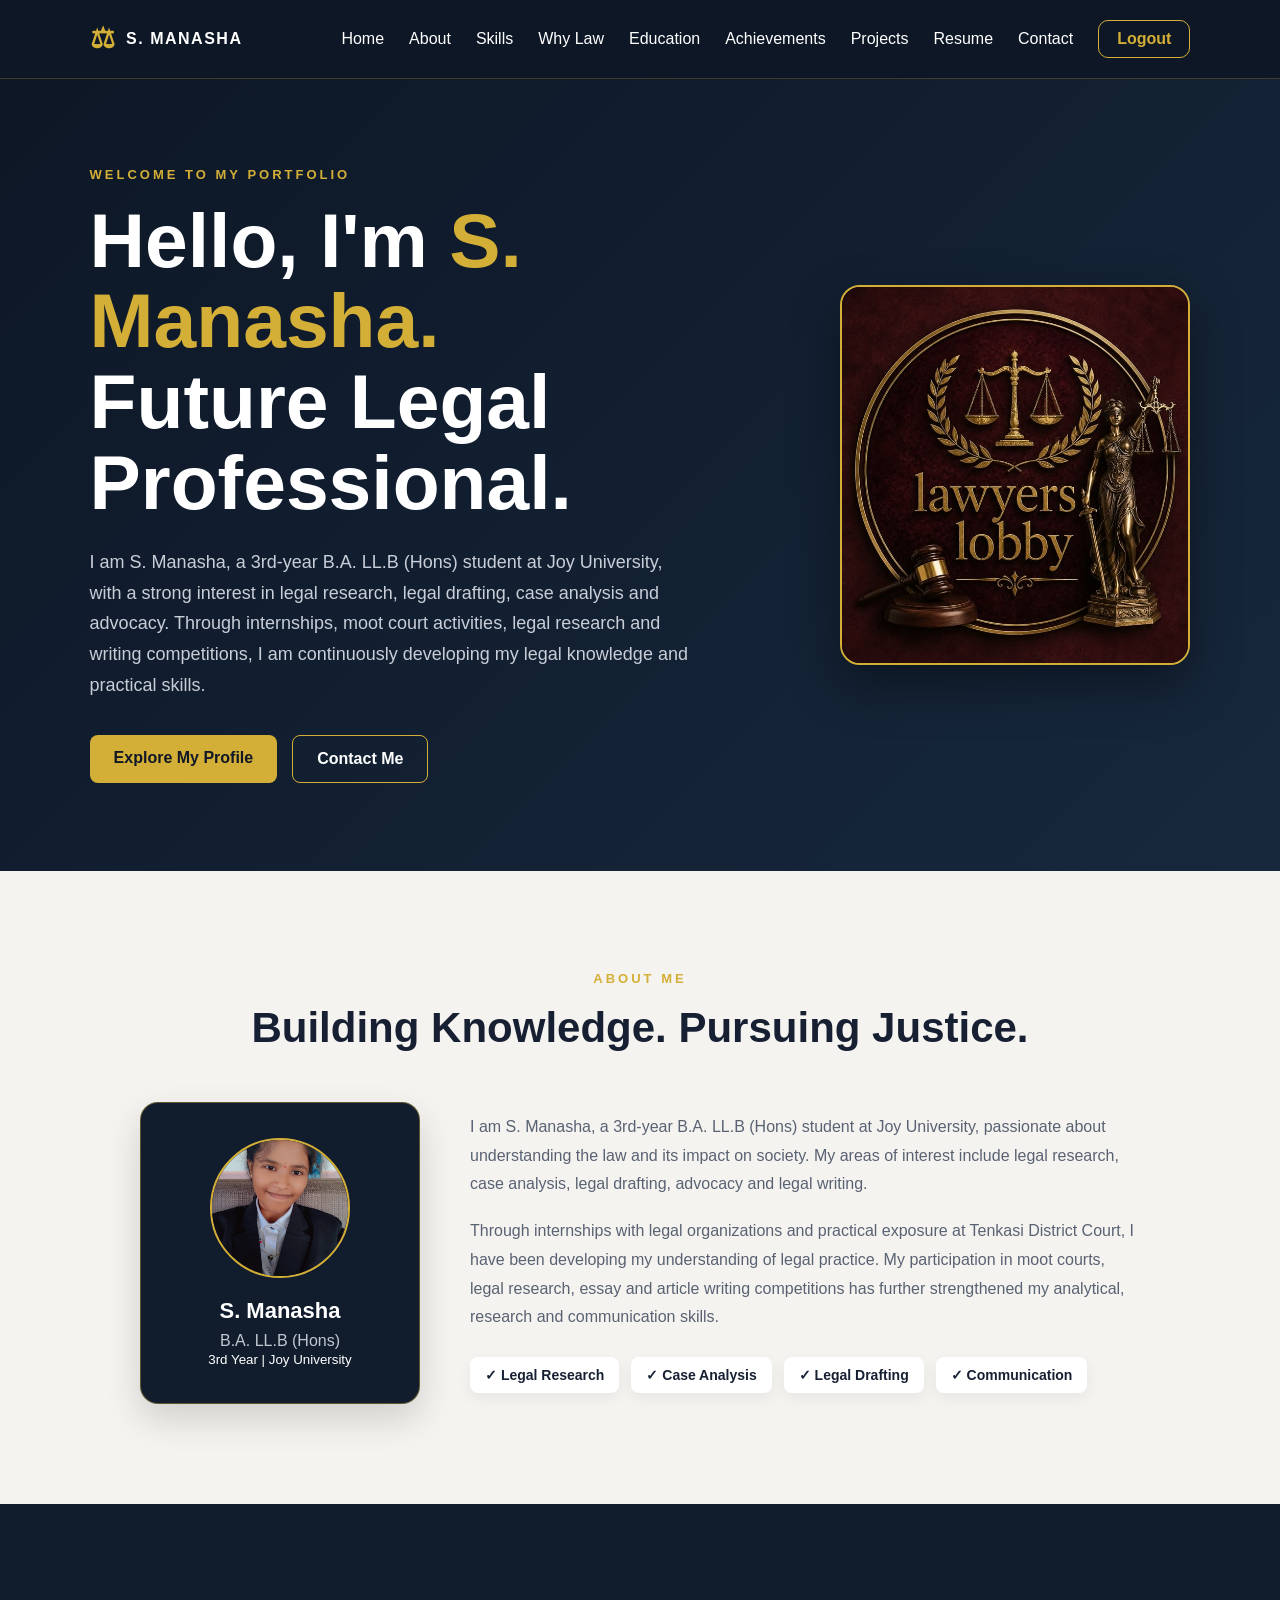
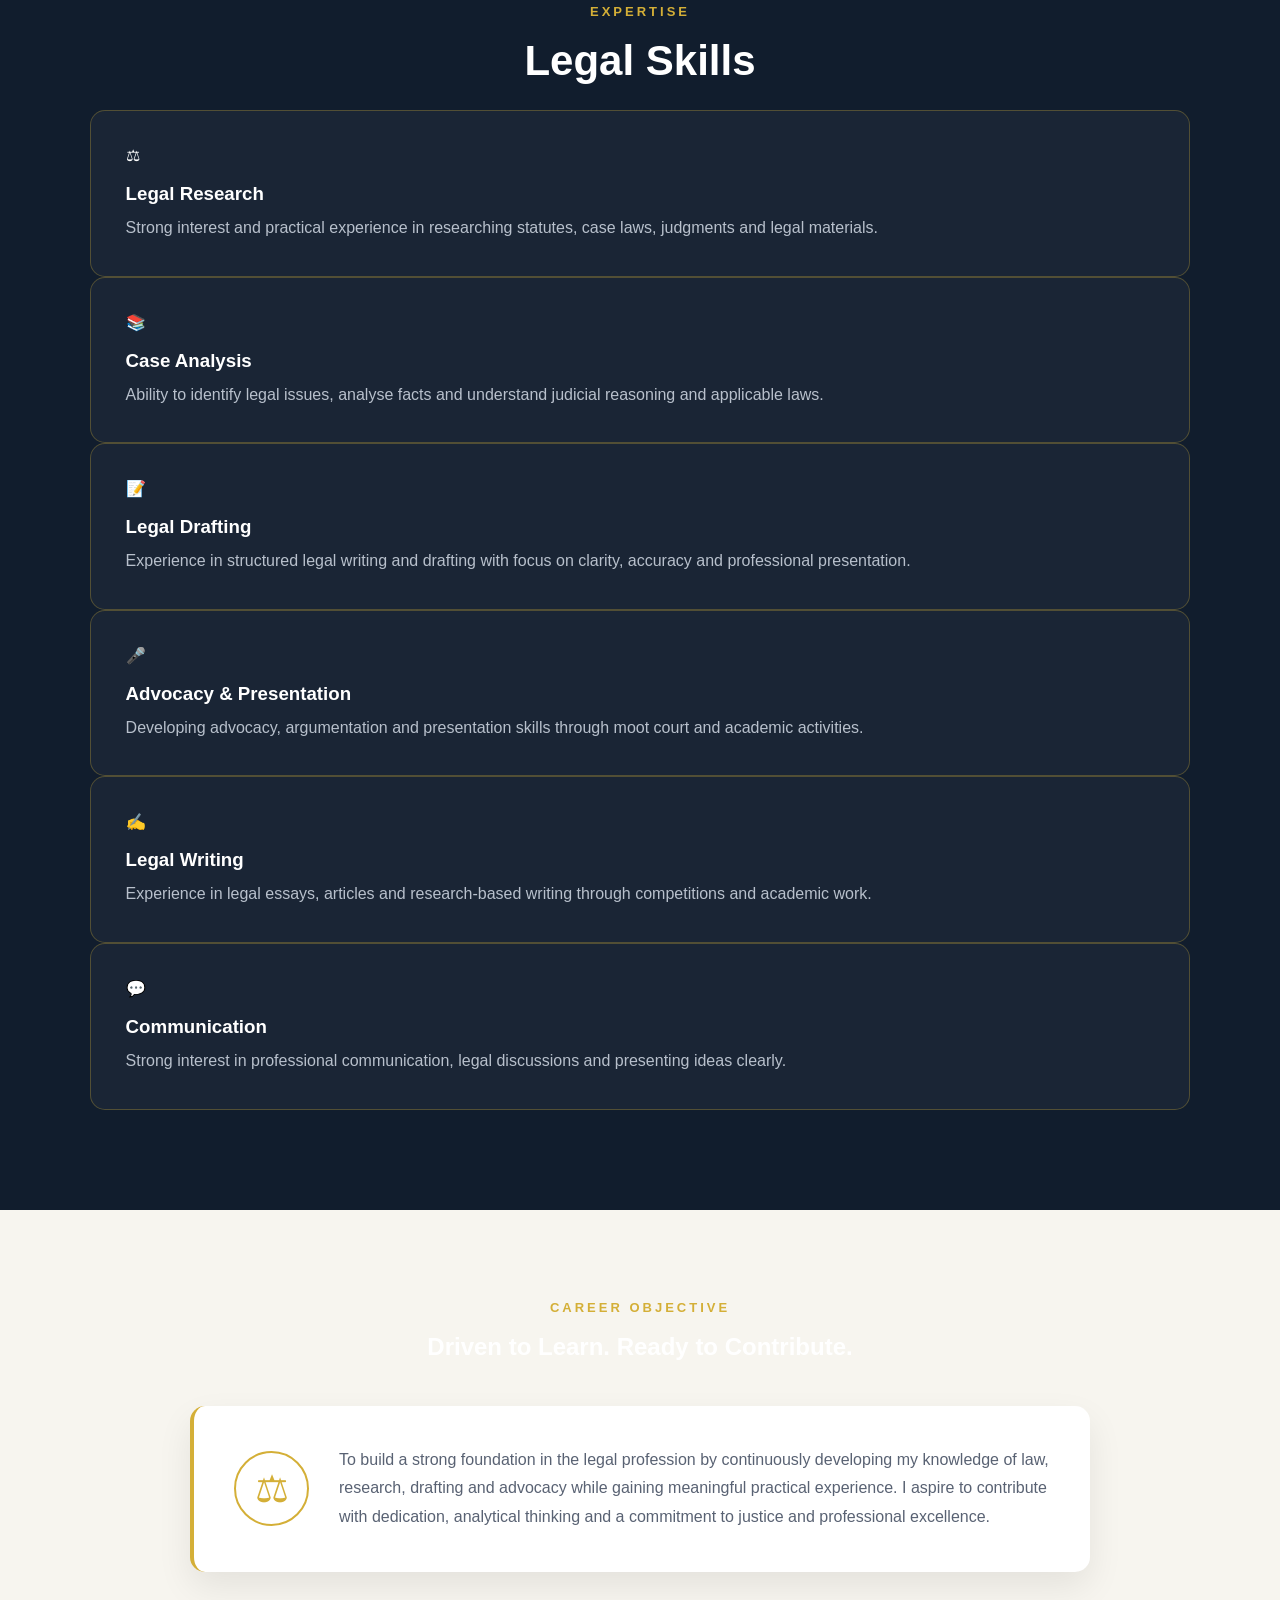
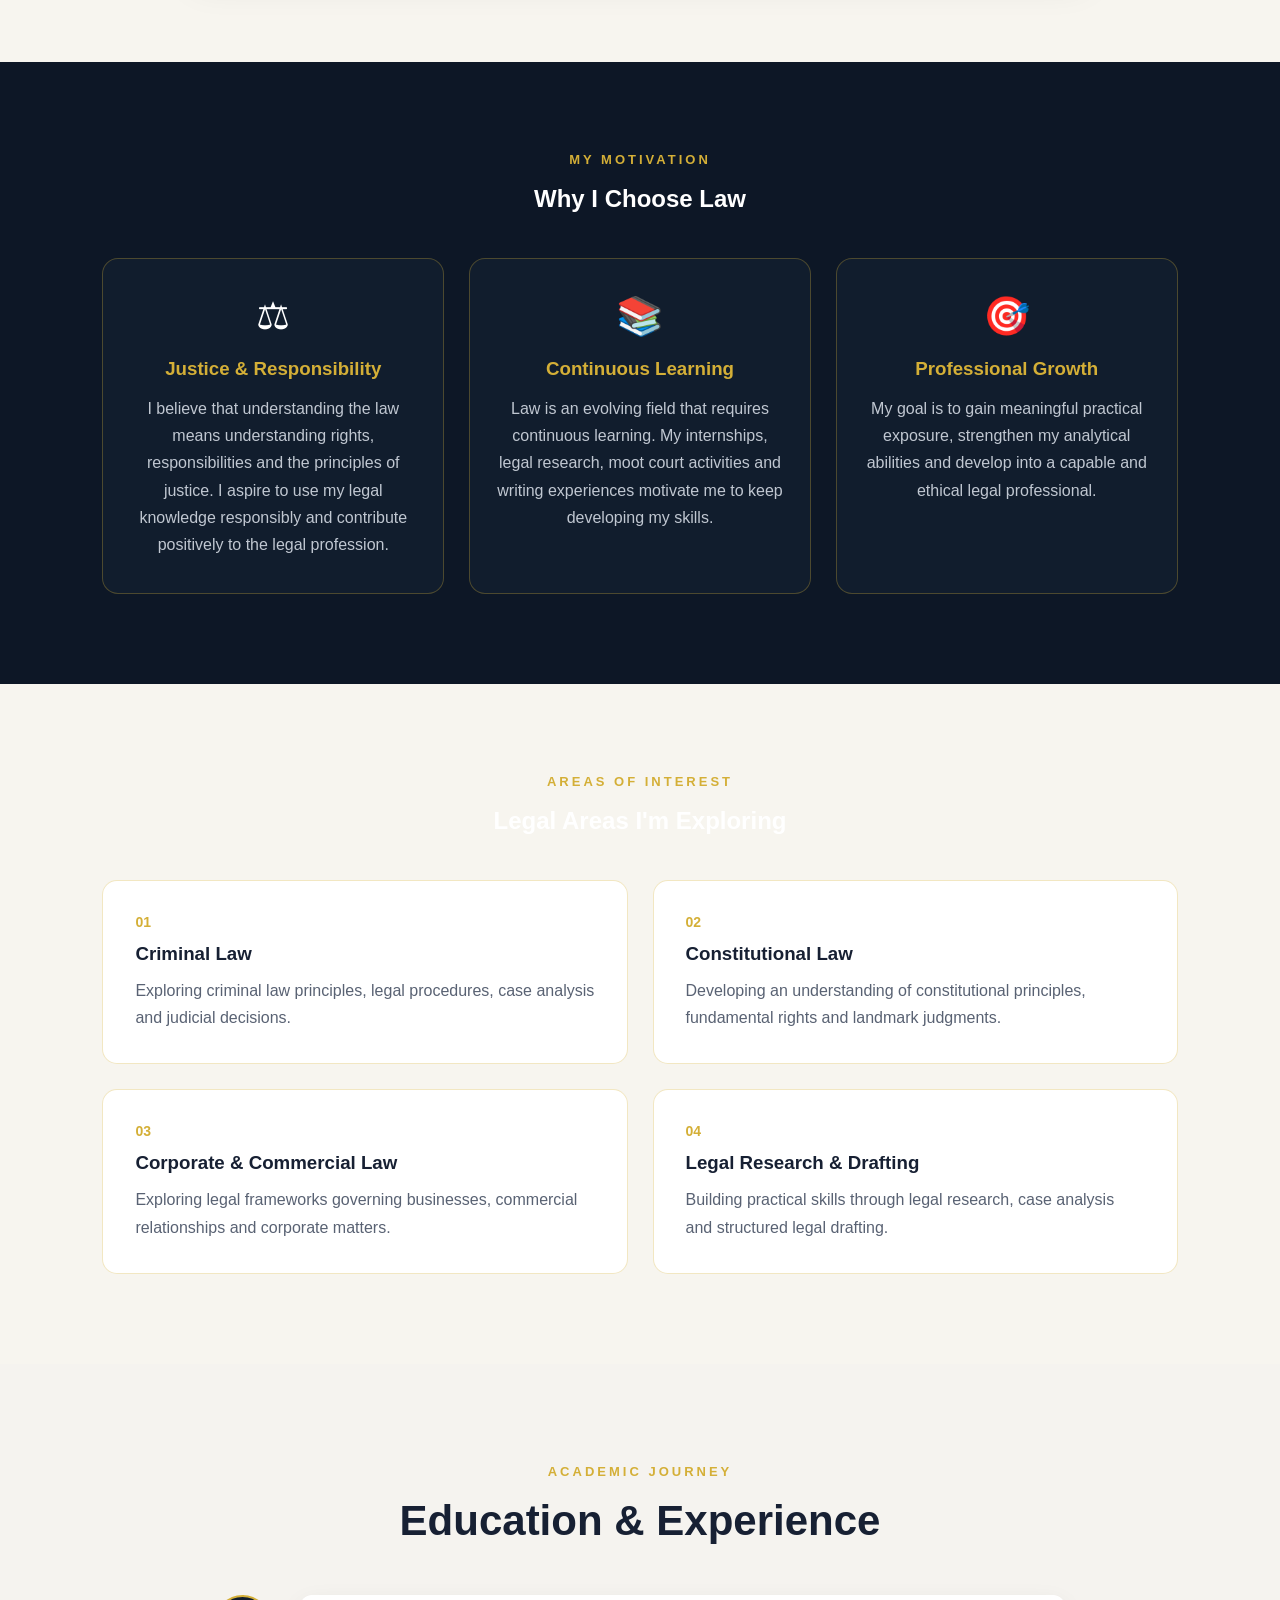
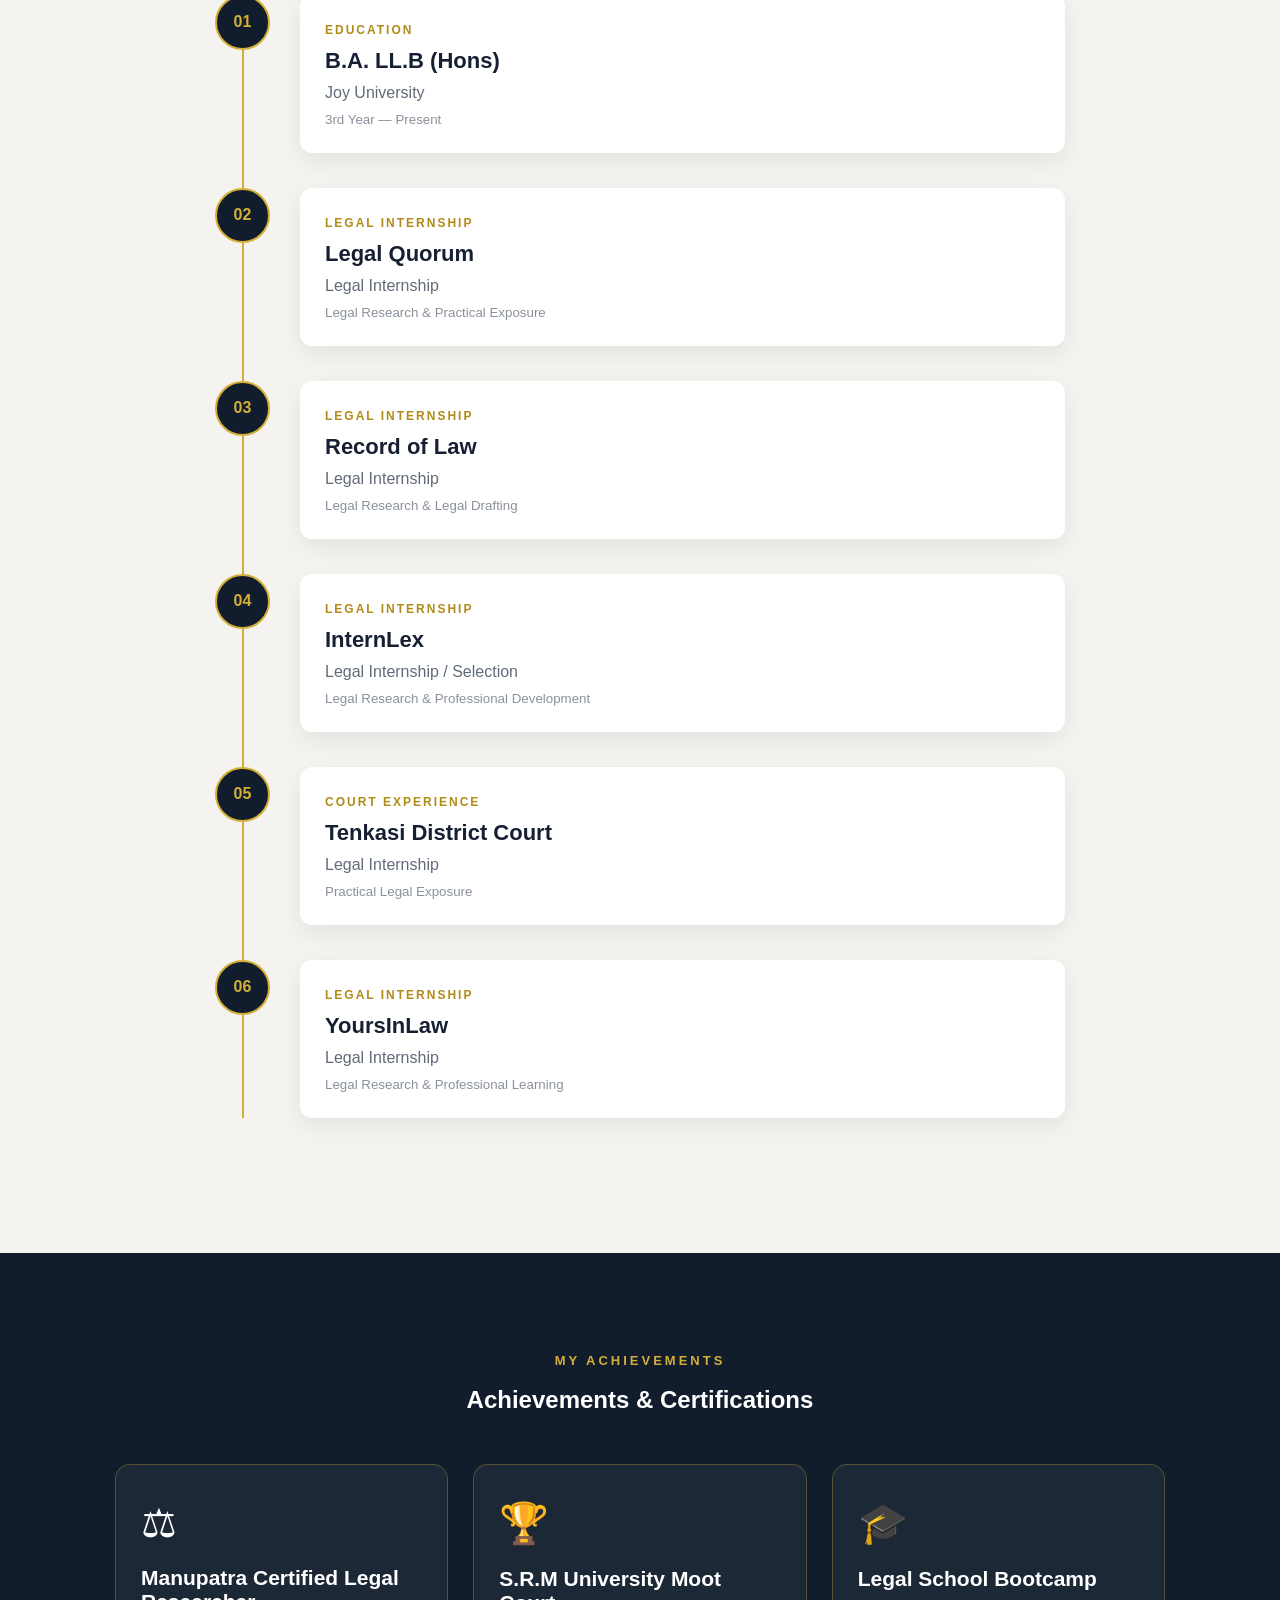
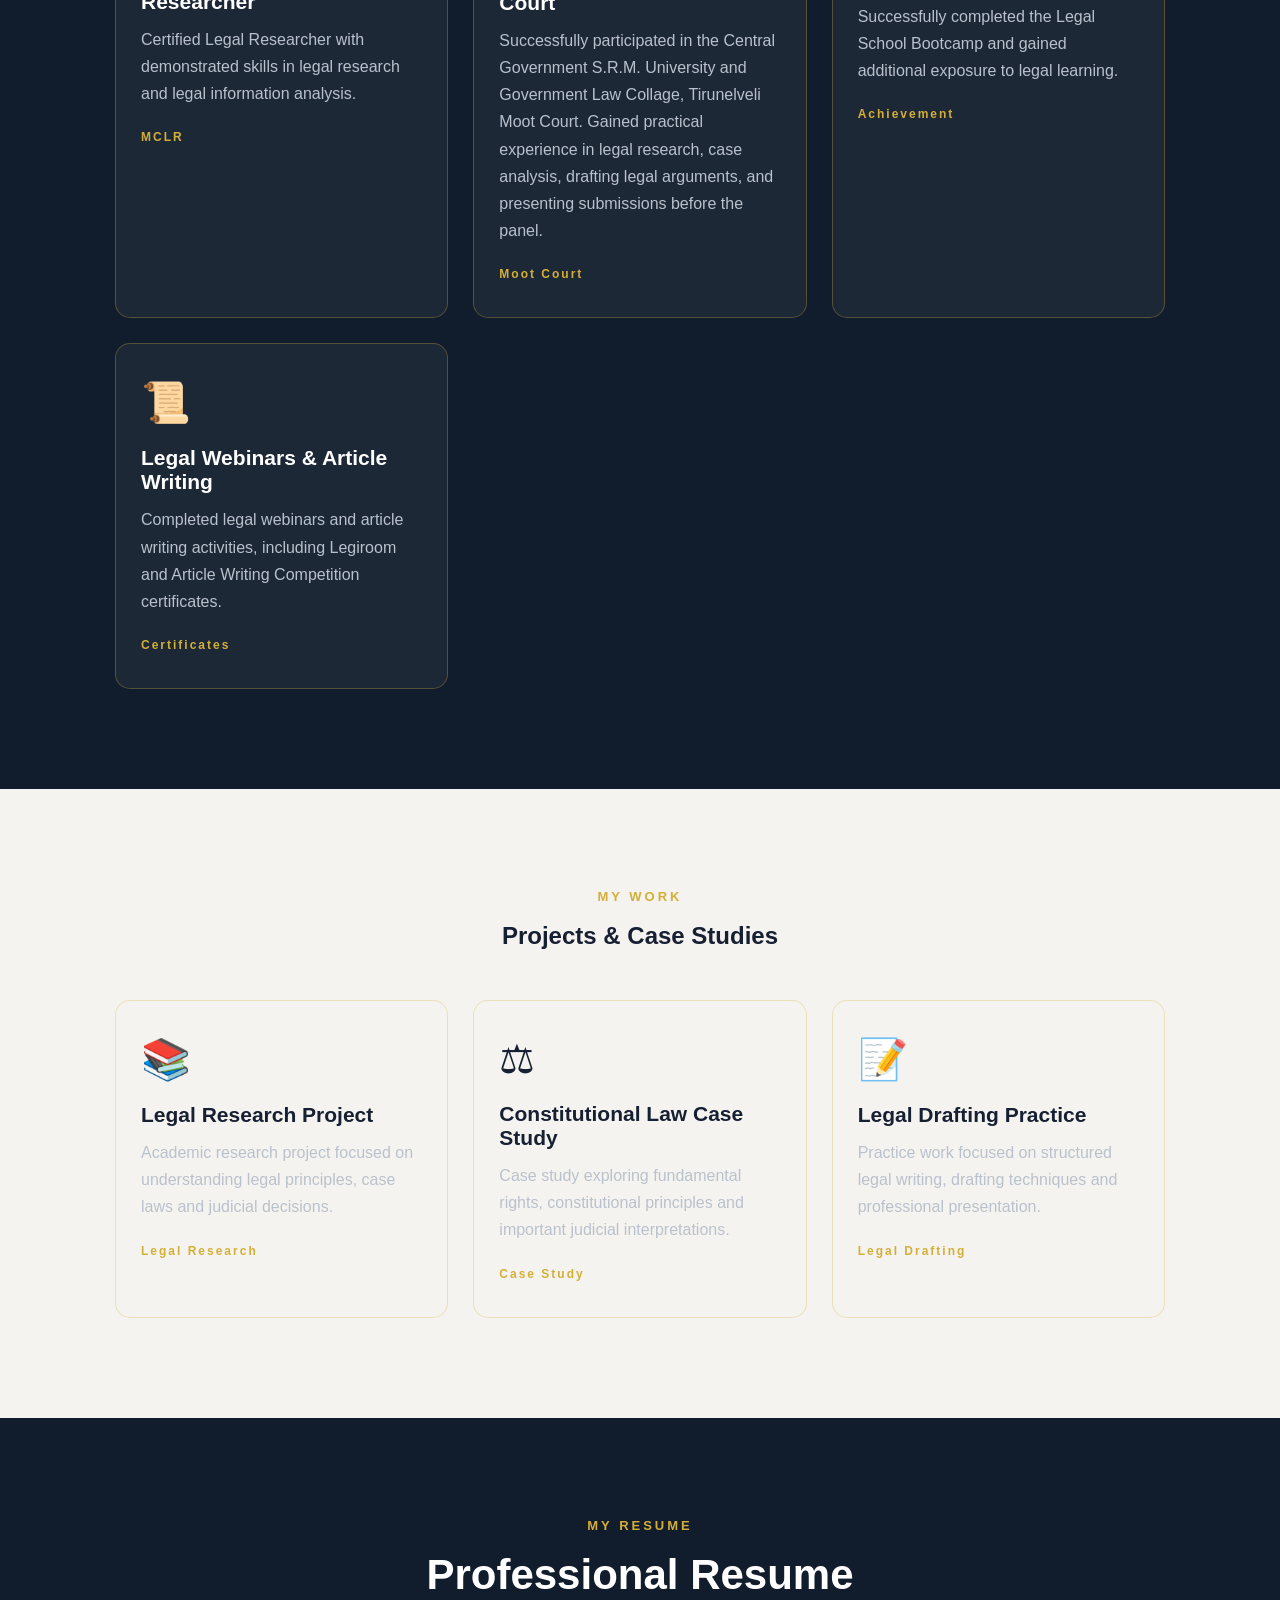
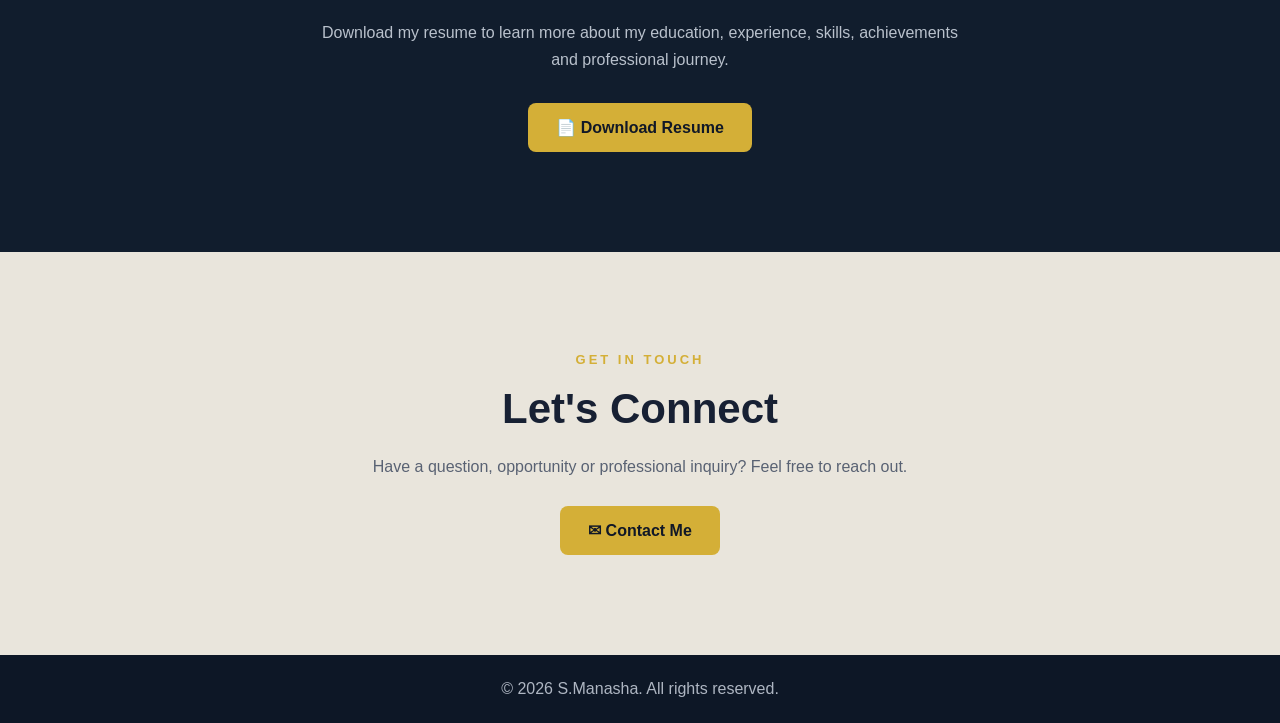
==== commit e4c04972: "Update home.html" ====
--- a/home.html
+++ b/home.html
@@ -1,19 +1,25 @@
+
 <!DOCTYPE html>
 <html lang="en">
+
 <head>
     <meta charset="UTF-8">
     <meta name="viewport" content="width=device-width, initial-scale=1.0">
-    <title>Law Portfolio</title>
+
+    <title>Law Portfolio | S. Manasha</title>
+
     <link rel="stylesheet" href="style.css">
 </head>
 
 <body>
 
+    <!-- Navigation Bar -->
     <nav class="navbar">
+
         <div class="logo">
-        <span class="logo-symbol">⚖</span>
-        <span>S. MANASHA</span>
-</div>
+            <span class="logo-symbol">⚖</span>
+            <span>S. MANASHA</span>
+        </div>
 
         <div class="nav-links">
             <a href="#home">Home</a>
@@ -25,606 +31,654 @@
             <a href="#projects">Projects</a>
             <a href="#resume">Resume</a>
             <a href="#contact">Contact</a>
+
             <button onclick="logout()">Logout</button>
         </div>
+
     </nav>
 
+
+    <!-- Hero Section -->
     <section class="hero" id="home">
 
         <div class="hero-content">
+
             <p class="small-title">WELCOME TO MY PORTFOLIO</p>
 
-<h1>
-    Hello, I'm <span>S.Manasha.</span><br>
-    Future Legal Professional.
-</h1>
-            
-<p>
-    I am S. Manasha, a 3rd-year B.A. LL.B (Hons) student at Joy University,
-    with a strong interest in legal research, legal drafting, case analysis
-    and advocacy. Through internships, moot court activities, legal research
-    and writing competitions, I am continuously developing my legal knowledge
-    and practical skills.
-</p>
+            <h1>
+                Hello, I'm <span>S. Manasha.</span><br>
+                Future Legal Professional.
+            </h1>
+
+            <p>
+                I am S. Manasha, a 3rd-year B.A. LL.B (Hons) student at
+                Joy University, with a strong interest in legal research,
+                legal drafting, case analysis and advocacy. Through
+                internships, moot court activities, legal research and
+                writing competitions, I am continuously developing my
+                legal knowledge and practical skills.
+            </p>
 
             <div class="hero-buttons">
-                <a href="#about" class="primary-btn">Explore My Profile</a>
-                <a href="#contact" class="secondary-btn">Contact Me</a>
-            </div>
+                <a href="#about" class="primary-btn">
+                    Explore My Profile
+                </a>
+
+                <a href="#contact" class="secondary-btn">
+                    Contact Me
+                </a>
+            </div>
+
         </div>
 
         <div class="hero-image">
-    <img src="law image.jpg" alt="Law and Justice">
-</div>
-
-    </section>
-
+            <img src="law image.jpg" alt="Law and Justice">
+        </div>
+
+    </section>
+
+
+    <!-- About Section -->
     <section class="about" id="about">
 
-    <p class="section-label">ABOUT ME</p>
-
-    <h2>Building Knowledge. Pursuing Justice.</h2>
-
-    <div class="about-container">
-
-        <div class="profile-card">
-            <div class="profile-icon">
-            <img src="./profile.jpg" alt="S. Manasha">
-        </div>
-            <h3>S.Manasha</h3>
-            <p>B.A. LL.B (Hons)</p>
-            <small>3rd Year | Joy University</small>
-            
-        </div>
-
-        <div class="about-content">
-            
-<p>
-    I am S.Manasha, a 3rd-year B.A. LL.B (Hons) student at Joy University,
-    passionate about understanding the law and its impact on society.
-    My areas of interest include legal research, case analysis,
-    legal drafting, advocacy and legal writing.
-
-</p>
-        
-<p>
-               
-    Through internships with legal organizations and practical exposure
-    at Tenkasi District Court, I have been developing my understanding
-    of legal practice. My participation in moot courts, legal research,
-    essay and article writing competitions has further strengthened
-    my analytical, research and communication skills.
-
-</p>
-
-            <div class="about-points">
-                <span>✓ Legal Research</span>
-                <span>✓ Case Analysis</span>
-                <span>✓ Legal Drafting</span>
-                <span>✓ Communication</span>
-            </div>
-        </div>
-
-    </div>
-
-</section>
-
+        <p class="section-label">ABOUT ME</p>
+
+        <h2>Building Knowledge. Pursuing Justice.</h2>
+
+        <div class="about-container">
+
+            <div class="profile-card">
+
+                <div class="profile-icon">
+                    <img src="profile.jpg" alt="S. Manasha">
+                </div>
+
+                <h3>S. Manasha</h3>
+
+                <p>B.A. LL.B (Hons)</p>
+
+                <small>3rd Year | Joy University</small>
+
+            </div>
+
+
+            <div class="about-content">
+
+                <p>
+                    I am S. Manasha, a 3rd-year B.A. LL.B (Hons) student
+                    at Joy University, passionate about understanding the
+                    law and its impact on society. My areas of interest
+                    include legal research, case analysis, legal drafting,
+                    advocacy and legal writing.
+                </p>
+
+                <p>
+                    Through internships with legal organizations and
+                    practical exposure at Tenkasi District Court, I have
+                    been developing my understanding of legal practice.
+                    My participation in moot courts, legal research,
+                    essay and article writing competitions has further
+                    strengthened my analytical, research and communication
+                    skills.
+                </p>
+
+                <div class="about-points">
+                    <span>✓ Legal Research</span>
+                    <span>✓ Case Analysis</span>
+                    <span>✓ Legal Drafting</span>
+                    <span>✓ Communication</span>
+                </div>
+
+            </div>
+
+        </div>
+
+    </section>
+
+
+    <!-- Skills Section -->
     <section class="skills" id="skills">
 
         <p class="section-label">EXPERTISE</p>
 
         <h2>Legal Skills</h2>
 
-<div class="skills-grid">
-
-    <div class="skill-card">
-        <div class="skill-icon">⚖</div>
-        <h3>Legal Research</h3>
+        <div class="skills-grid">
+
+            <div class="skill-card">
+                <div class="skill-icon">⚖</div>
+
+                <h3>Legal Research</h3>
+
+                <p>
+                    Strong interest and practical experience in researching
+                    statutes, case laws, judgments and legal materials.
+                </p>
+            </div>
+
+
+            <div class="skill-card">
+                <div class="skill-icon">📚</div>
+
+                <h3>Case Analysis</h3>
+
+                <p>
+                    Ability to identify legal issues, analyse facts and
+                    understand judicial reasoning and applicable laws.
+                </p>
+            </div>
+
+
+            <div class="skill-card">
+                <div class="skill-icon">📝</div>
+
+                <h3>Legal Drafting</h3>
+
+                <p>
+                    Experience in structured legal writing and drafting
+                    with focus on clarity, accuracy and professional
+                    presentation.
+                </p>
+            </div>
+
+
+            <div class="skill-card">
+                <div class="skill-icon">🎤</div>
+
+                <h3>Advocacy &amp; Presentation</h3>
+
+                <p>
+                    Developing advocacy, argumentation and presentation
+                    skills through moot court and academic activities.
+                </p>
+            </div>
+
+
+            <div class="skill-card">
+                <div class="skill-icon">✍</div>
+
+                <h3>Legal Writing</h3>
+
+                <p>
+                    Experience in legal essays, articles and research-based
+                    writing through competitions and academic work.
+                </p>
+            </div>
+
+
+            <div class="skill-card">
+                <div class="skill-icon">💬</div>
+
+                <h3>Communication</h3>
+
+                <p>
+                    Strong interest in professional communication, legal
+                    discussions and presenting ideas clearly.
+                </p>
+            </div>
+
+        </div>
+
+    </section>
+
+
+    <!-- Career Objective Section -->
+    <section class="objective">
+
+        <p class="section-label">CAREER OBJECTIVE</p>
+
+        <h2>Driven to Learn. Ready to Contribute.</h2>
+
+        <div class="objective-box">
+
+            <div class="objective-icon">⚖</div>
+
+            <p>
+                To build a strong foundation in the legal profession by
+                continuously developing my knowledge of law, research,
+                drafting and advocacy while gaining meaningful practical
+                experience. I aspire to contribute with dedication,
+                analytical thinking and a commitment to justice and
+                professional excellence.
+            </p>
+
+        </div>
+
+    </section>
+
+
+    <!-- Why Law Section -->
+    <section class="why-law" id="why-law">
+
+        <p class="section-label">MY MOTIVATION</p>
+
+        <h2>Why I Choose Law</h2>
+
+        <div class="why-law-container">
+
+            <div class="why-law-card">
+
+                <div class="why-law-icon">⚖</div>
+
+                <h3>Justice &amp; Responsibility</h3>
+
+                <p>
+                    I believe that understanding the law means
+                    understanding rights, responsibilities and the
+                    principles of justice. I aspire to use my legal
+                    knowledge responsibly and contribute positively
+                    to the legal profession.
+                </p>
+
+            </div>
+
+
+            <div class="why-law-card">
+
+                <div class="why-law-icon">📚</div>
+
+                <h3>Continuous Learning</h3>
+
+                <p>
+                    Law is an evolving field that requires continuous
+                    learning. My internships, legal research, moot
+                    court activities and writing experiences motivate
+                    me to keep developing my skills.
+                </p>
+
+            </div>
+
+
+            <div class="why-law-card">
+
+                <div class="why-law-icon">🎯</div>
+
+                <h3>Professional Growth</h3>
+
+                <p>
+                    My goal is to gain meaningful practical exposure,
+                    strengthen my analytical abilities and develop
+                    into a capable and ethical legal professional.
+                </p>
+
+            </div>
+
+        </div>
+
+    </section>
+
+
+    <!-- Legal Interests Section -->
+    <section class="legal-interests" id="legal-interests">
+
+        <p class="section-label">AREAS OF INTEREST</p>
+
+        <h2>Legal Areas I'm Exploring</h2>
+
+        <div class="interest-grid">
+
+            <div class="interest-card">
+                <span>01</span>
+
+                <h3>Criminal Law</h3>
+
+                <p>
+                    Exploring criminal law principles, legal procedures,
+                    case analysis and judicial decisions.
+                </p>
+            </div>
+
+
+            <div class="interest-card">
+                <span>02</span>
+
+                <h3>Constitutional Law</h3>
+
+                <p>
+                    Developing an understanding of constitutional
+                    principles, fundamental rights and landmark judgments.
+                </p>
+            </div>
+
+
+            <div class="interest-card">
+                <span>03</span>
+
+                <h3>Corporate &amp; Commercial Law</h3>
+
+                <p>
+                    Exploring legal frameworks governing businesses,
+                    commercial relationships and corporate matters.
+                </p>
+            </div>
+
+
+            <div class="interest-card">
+                <span>04</span>
+
+                <h3>Legal Research &amp; Drafting</h3>
+
+                <p>
+                    Building practical skills through legal research,
+                    case analysis and structured legal drafting.
+                </p>
+            </div>
+
+        </div>
+
+    </section>
+
+
+    <!-- Education and Experience Section -->
+    <section class="education" id="education">
+
+        <p class="section-label">ACADEMIC JOURNEY</p>
+
+        <h2>Education &amp; Experience</h2>
+
+        <div class="timeline">
+
+            <div class="timeline-item">
+
+                <div class="timeline-dot">01</div>
+
+                <div class="timeline-content">
+                    <span>EDUCATION</span>
+
+                    <h3>B.A. LL.B (Hons)</h3>
+
+                    <p>Joy University</p>
+
+                    <small>3rd Year — Present</small>
+                </div>
+
+            </div>
+
+
+            <div class="timeline-item">
+
+                <div class="timeline-dot">02</div>
+
+                <div class="timeline-content">
+                    <span>LEGAL INTERNSHIP</span>
+
+                    <h3>Legal Quorum</h3>
+
+                    <p>Legal Internship</p>
+
+                    <small>Legal Research &amp; Practical Exposure</small>
+                </div>
+
+            </div>
+
+
+            <div class="timeline-item">
+
+                <div class="timeline-dot">03</div>
+
+                <div class="timeline-content">
+                    <span>LEGAL INTERNSHIP</span>
+
+                    <h3>Record of Law</h3>
+
+                    <p>Legal Internship</p>
+
+                    <small>Legal Research &amp; Legal Drafting</small>
+                </div>
+
+            </div>
+
+
+            <div class="timeline-item">
+
+                <div class="timeline-dot">04</div>
+
+                <div class="timeline-content">
+                    <span>LEGAL INTERNSHIP</span>
+
+                    <h3>InternLex</h3>
+
+                    <p>Legal Internship / Selection</p>
+
+                    <small>
+                        Legal Research &amp; Professional Development
+                    </small>
+                </div>
+
+            </div>
+
+
+            <div class="timeline-item">
+
+                <div class="timeline-dot">05</div>
+
+                <div class="timeline-content">
+                    <span>COURT EXPERIENCE</span>
+
+                    <h3>Tenkasi District Court</h3>
+
+                    <p>Legal Internship</p>
+
+                    <small>Practical Legal Exposure</small>
+                </div>
+
+            </div>
+
+
+            <div class="timeline-item">
+
+                <div class="timeline-dot">06</div>
+
+                <div class="timeline-content">
+                    <span>LEGAL INTERNSHIP</span>
+
+                    <h3>YoursInLaw</h3>
+
+                    <p>Legal Internship</p>
+
+                    <small>
+                        Legal Research &amp; Professional Learning
+                    </small>
+                </div>
+
+            </div>
+
+        </div>
+
+    </section>
+
+
+    <!-- Achievements Section -->
+    <section class="achievements" id="achievements">
+
+        <p class="section-label">MY ACHIEVEMENTS</p>
+
+        <h2>Achievements &amp; Certifications</h2>
+
+        <div class="achievement-grid">
+
+            <div class="achievement-card">
+
+                <div class="achievement-icon">⚖</div>
+
+                <h3>Manupatra Certified Legal Researcher</h3>
+
+                <p>
+                    Certified Legal Researcher with demonstrated skills
+                    in legal research and legal information analysis.
+                </p>
+
+                <span>MCLR</span>
+
+            </div>
+
+
+            <div class="achievement-card">
+
+                <div class="achievement-icon">🏆</div>
+
+                <h3>S.R.M  University Moot Court</h3>
+
+                <p>
+                    Successfully participated in the Central Government S.R.M. University and Government Law Collage, Tirunelveli Moot Court.
+                    Gained practical experience in legal research, case analysis, drafting legal arguments,
+                    and presenting submissions before the panel.
+                </p>
+
+                <span>Moot Court</span>
+
+            </div>
+
+
+            <div class="achievement-card">
+
+                <div class="achievement-icon">🎓</div>
+
+                <h3>Legal School Bootcamp</h3>
+
+                <p>
+                    Successfully completed the Legal School Bootcamp and
+                    gained additional exposure to legal learning.
+                </p>
+
+                <span>Achievement</span>
+
+            </div>
+
+
+            <div class="achievement-card">
+
+                <div class="achievement-icon">📜</div>
+
+                <h3>Legal Webinars &amp; Article Writing</h3>
+
+                <p>
+                    Completed legal webinars and article writing
+                    activities, including Legiroom and Article Writing
+                    Competition certificates.
+                </p>
+
+                <span>Certificates</span>
+
+            </div>
+
+        </div>
+
+    </section>
+
+
+    <!-- Projects Section -->
+    <section class="projects" id="projects">
+
+        <p class="section-label">MY WORK</p>
+
+        <h2>Projects &amp; Case Studies</h2>
+
+        <div class="achievement-grid">
+
+            <div class="achievement-card">
+
+                <div class="achievement-icon">📚</div>
+
+                <h3>Legal Research Project</h3>
+
+                <p>
+                    Academic research project focused on understanding
+                    legal principles, case laws and judicial decisions.
+                </p>
+
+                <span>Legal Research</span>
+
+            </div>
+
+
+            <div class="achievement-card">
+
+                <div class="achievement-icon">⚖</div>
+
+                <h3>Constitutional Law Case Study</h3>
+
+                <p>
+                    Case study exploring fundamental rights, constitutional
+                    principles and important judicial interpretations.
+                </p>
+
+                <span>Case Study</span>
+
+            </div>
+
+
+            <div class="achievement-card">
+
+                <div class="achievement-icon">📝</div>
+
+                <h3>Legal Drafting Practice</h3>
+
+                <p>
+                    Practice work focused on structured legal writing,
+                    drafting techniques and professional presentation.
+                </p>
+
+                <span>Legal Drafting</span>
+
+            </div>
+
+        </div>
+
+    </section>
+
+
+    <!-- Resume Section -->
+    <section class="resume-section" id="resume">
+
+        <p class="section-label">MY RESUME</p>
+
+        <h2>Professional Resume</h2>
+
         <p>
-            Strong interest and practical experience in researching
-            statutes, case laws, judgments and legal materials.
+            Download my resume to learn more about my education,
+            experience, skills, achievements and professional journey.
         </p>
-    </div>
-
-    <div class="skill-card">
-        <div class="skill-icon">📚</div>
-        <h3>Case Analysis</h3>
+
+        <a href="resume.pdf" download class="resume-btn">
+            📄 Download Resume
+        </a>
+
+    </section>
+
+
+    <!-- Contact Section -->
+    <section class="contact" id="contact">
+
+        <p class="section-label">GET IN TOUCH</p>
+
+        <h2>Let's Connect</h2>
+
         <p>
-            Ability to identify legal issues, analyse facts and
-            understand judicial reasoning and applicable laws.
+            Have a question, opportunity or professional inquiry?
+            Feel free to reach out.
         </p>
-    </div>
-
-    <div class="skill-card">
-        <div class="skill-icon">📝</div>
-        <h3>Legal Drafting</h3>
-        <p>
-            Experience in structured legal writing and drafting with
-            focus on clarity, accuracy and professional presentation.
-        </p>
-    </div>
-
-    <div class="skill-card">
-        <div class="skill-icon">🎤</div>
-        <h3>Advocacy &amp; Presentation</h3>
-        <p>
-            Developing advocacy, argumentation and presentation skills
-            through moot court and academic activities.
-        </p>
-    </div>
-
-    <div class="skill-card">
-        <div class="skill-icon">✍</div>
-        <h3>Legal Writing</h3>
-        <p>
-            Experience in legal essays, articles and research-based
-            writing through competitions and academic work.
-        </p>
-    </div>
-
-    <div class="skill-card">
-        <div class="skill-icon">💬</div>
-        <h3>Communication</h3>
-        <p>
-            Strong interest in professional communication, legal
-            discussions and presenting ideas clearly.
-        </p>
-    </div>
-
-</div>
-
-</section>
-
-<section class="objective">
-
-    <p class="section-label">CAREER OBJECTIVE</p>
-
-    <h2>Driven to Learn. Ready to Contribute.</h2>
-
-    <div class="objective-box">
-
-        <div class="objective-icon">⚖</div>
-
-        <p>
-            To build a strong foundation in the legal profession by
-            continuously developing my knowledge of law, research,
-            drafting and advocacy while gaining meaningful practical
-            experience. I aspire to contribute with dedication,
-            analytical thinking and a commitment to justice and
-            professional excellence.
-        </p>
-
-    </div>
-
-</section>
-
-<section class="why-law" id="why-law"></section>
-
-    <p class="section-label">MY MOTIVATION</p>
-
-    <h2>Why I Chose Law</h2>
-
-    <div class="why-law-container">
-
-        <div class="why-law-card">
-            <div class="why-law-icon">⚖</div>
-
-            <h3>Justice &amp; Responsibility</h3>
-
-            <p>
-                I believe that understanding the law means understanding
-                rights, responsibilities and the principles of justice.
-                I aspire to use my legal knowledge responsibly and
-                contribute positively to the legal profession.
-            </p>
-        </div>
-
-        <div class="why-law-card">
-            <div class="why-law-icon">📚</div>
-
-            <h3>Continuous Learning</h3>
-
-            <p>
-                Law is an evolving field that requires continuous learning.
-                My internships, legal research, moot court activities and
-                writing experiences motivate me to keep developing my skills.
-            </p>
-        </div>
-
-        <div class="why-law-card">
-            <div class="why-law-icon">🎯</div>
-
-            <h3>Professional Growth</h3>
-
-            <p>
-                My goal is to gain meaningful practical exposure, strengthen
-                my analytical abilities and develop into a capable and
-                ethical legal professional.
-            </p>
-        </div>
-
-    </div>
-
-</section>
-
-<section class="legal-interests">
-
-    <p class="section-label">AREAS OF INTEREST</p>
-
-    <h2>Legal Areas I'm Exploring</h2>
-
-    <div class="interest-grid">
-
-        <div class="interest-card">
-            <span>01</span>
-            <h3>Criminal Law</h3>
-            <p>
-                Exploring criminal law principles, legal procedures,
-                case analysis and judicial decisions.
-            </p>
-        </div>
-
-        <div class="interest-card">
-            <span>02</span>
-            <h3>Constitutional Law</h3>
-            <p>
-                Developing an understanding of constitutional principles,
-                fundamental rights and landmark judgments.
-            </p>
-        </div>
-
-        <div class="interest-card">
-            <span>03</span>
-            <h3>Corporate &amp; Commercial Law</h3>
-            <p>
-                Exploring legal frameworks governing businesses,
-                commercial relationships and corporate matters.
-            </p>
-        </div>
-
-        <div class="interest-card">
-            <span>04</span>
-            <h3>Legal Research &amp; Drafting</h3>
-            <p>
-                Building practical skills through legal research,
-                case analysis and structured legal drafting.
-            </p>
-        </div>
-
-    </div>
-
-</section>
-
-<section class="legal-interests">
-
-    <p class="section-label">AREAS OF INTEREST</p>
-
-    <h2>Legal Areas I'm Exploring</h2>
-
-    <div class="interest-grid">
-
-        <div class="interest-card">
-            <span>01</span>
-            <h3>Criminal Law</h3>
-            <p>
-                Exploring criminal law principles, legal procedures,
-                case analysis and judicial decisions.
-            </p>
-        </div>
-
-        <div class="interest-card">
-            <span>02</span>
-            <h3>Constitutional Law</h3>
-            <p>
-                Developing an understanding of constitutional principles,
-                fundamental rights and landmark judgments.
-            </p>
-        </div>
-
-        <div class="interest-card">
-            <span>03</span>
-            <h3>Corporate &amp; Commercial Law</h3>
-            <p>
-                Exploring legal frameworks governing businesses,
-                commercial relationships and corporate matters.
-            </p>
-        </div>
-
-        <div class="interest-card">
-            <span>04</span>
-            <h3>Legal Research &amp; Drafting</h3>
-            <p>
-                Building practical skills through legal research,
-                case analysis and structured legal drafting.
-            </p>
-        </div>
-
-    </div>
-
-</section>
-
-    <section class="education" id="education">
-
-    <p class="section-label">ACADEMIC JOURNEY</p>
-
-    <h2>Education &amp; Experience</h2>
-
-    <div class="timeline">
-
-    <div class="timeline-item">
-        <div class="timeline-dot">01</div>
-
-        <div class="timeline-content">
-            <span>EDUCATION</span>
-            <h3>B.A. LL.B (Hons)</h3>
-            <p>Joy University</p>
-            <small>3rd Year — Present</small>
-        </div>
-    </div>
-
-    <div class="timeline-item">
-        <div class="timeline-dot">02</div>
-
-        <div class="timeline-content">
-            <span>LEGAL INTERNSHIP</span>
-            <h3>Legal Quorum</h3>
-            <p>Legal Internship</p>
-            <small>Legal Research &amp; Practical Exposure</small>
-        </div>
-    </div>
-
-    <div class="timeline-item">
-        <div class="timeline-dot">03</div>
-
-        <div class="timeline-content">
-            <span>LEGAL INTERNSHIP</span>
-            <h3>Record of Law</h3>
-            <p>Legal Internship</p>
-            <small>Legal Research &amp; Legal Drafting</small>
-        </div>
-    </div>
-
-    <div class="timeline-item">
-        <div class="timeline-dot">04</div>
-
-        <div class="timeline-content">
-            <span>LEGAL INTERNSHIP</span>
-            <h3>InternLex</h3>
-            <p>Legal Internship / Selection</p>
-            <small>Legal Research &amp; Professional Development</small>
-        </div>
-    </div>
-
-    <div class="timeline-item">
-        <div class="timeline-dot">05</div>
-
-        <div class="timeline-content">
-            <span>COURT EXPERIENCE</span>
-            <h3>Tenkasi District Court</h3>
-            <p>Legal Internship</p>
-            <small>Practical Legal Exposure</small>
-        </div>
-    </div>
-
-    <div class="timeline-item">
-        <div class="timeline-dot">06</div>
-
-        <div class="timeline-content">
-            <span>LEGAL INTERNSHIP</span>
-            <h3>YoursInLaw</h3>
-            <p>Legal Internship</p>
-            <small>Legal Research &amp; Professional Learning</small>
-        </div>
-    </div>
-
-</div>
-
-</section>
-
-<section class="why-law">
-
-    <p class="section-label">MY MOTIVATION</p>
-
-    <h2>Why I Chose Law</h2>
-
-    <div class="why-law-container">
-
-        <div class="why-law-card">
-            <div class="why-law-icon">⚖</div>
-
-            <h3>Justice &amp; Responsibility</h3>
-
-            <p>
-                I believe that understanding the law means understanding
-                rights, responsibilities and the principles of justice.
-                I aspire to use my legal knowledge responsibly and
-                contribute positively to the legal profession.
-            </p>
-        </div>
-
-        <div class="why-law-card">
-            <div class="why-law-icon">📚</div>
-
-            <h3>Continuous Learning</h3>
-
-            <p>
-                Law is an evolving field that requires continuous learning.
-                My internships, legal research, moot court activities and
-                writing experiences motivate me to keep developing my skills.
-            </p>
-        </div>
-
-        <div class="why-law-card">
-            <div class="why-law-icon">🎯</div>
-
-            <h3>Professional Growth</h3>
-
-            <p>
-                My goal is to gain meaningful practical exposure, strengthen
-                my analytical abilities and develop into a capable and
-                ethical legal professional.
-            </p>
-        </div>
-
-    </div>
-
-</section>
-
-<section class="achievements" id="achievements">
-
-    <p class="section-label">ACHIEVEMENTS</p>
-
-    <h2>Achievements &amp; Certifications</h2>
-
-<div class="achievement-grid">
-
-    <div class="achievement-card">
-        <div class="achievement-icon">⚖</div>
-        <h3>Manupatra Certified Legal Researcher</h3>
-        <p>
-            Certified Legal Researcher with demonstrated skills in
-            legal research and legal information analysis.
-        </p>
-        <span>MCLR</span>
-    </div>
-
-    <div class="achievement-card">
-        <div class="achievement-icon">🏆</div>
-        <h3>Salem University Moot Court</h3>
-        <p>
-            Successfully participated in the Central Government
-            Salem University Moot Court.
-        </p>
-        <span>Moot Court Certificate</span>
-    </div>
-
-    <div class="achievement-card">
-        <div class="achievement-icon">📝</div>
-        <h3>InnLegal Essay Writing Competition</h3>
-        <p>
-            Recognized for participation with an article published
-            through the essay writing competition.
-        </p>
-        <span>Article Published</span>
-    </div>
-
-    <div class="achievement-card">
-        <div class="achievement-icon">🏅</div>
-        <h3>Crime Crucible Quiz</h3>
-        <p>
-            Secured 4th place in the General Legal Crime Crucible Quiz.
-        </p>
-        <span>4th Place</span>
-    </div>
-
-    <div class="achievement-card">
-        <div class="achievement-icon">🎓</div>
-        <h3>Legal School Bootcamp</h3>
-        <p>
-            Successfully completed the Legal School Bootcamp and
-            gained additional exposure to legal learning.
-        </p>
-        <span>Achievement</span>
-    </div>
-
-    <div class="achievement-card">
-        <div class="achievement-icon">📜</div>
-        <h3>Legal Webinars &amp; Article Writing</h3>
-        <p>
-            Completed legal webinars and article writing activities,
-            including Legiroom and Article Writing Competition certificates.
-        </p>
-        <span>Certificates</span>
-    </div>
-
-</div>
-
-</section>
-
-<section class="projects" id="projects">
-
-    <p class="section-label">MY WORK</p>
-
-    <h2>Projects &amp; Case Studies</h2>
-
-<div class="achievement-grid">
-
-    <div class="achievement-card">
-        <div class="achievement-icon">⚖</div>
-        <h3>Manupatra Certified Legal Researcher</h3>
-        <p>
-            Certified Legal Researcher with demonstrated skills in
-            legal research and legal information analysis.
-        </p>
-        <span>MCLR</span>
-    </div>
-
-    <div class="achievement-card">
-        <div class="achievement-icon">🏆</div>
-        <h3>Salem University Moot Court</h3>
-        <p>
-            Successfully participated in the Central Government
-            Salem University Moot Court.
-        </p>
-        <span>Moot Court Certificate</span>
-    </div>
-
-    <div class="achievement-card">
-        <div class="achievement-icon">📝</div>
-        <h3>InnLegal Essay Writing Competition</h3>
-        <p>
-            Recognized for participation with an article published
-            through the essay writing competition.
-        </p>
-        <span>Article Published</span>
-    </div>
-
-    <div class="achievement-card">
-        <div class="achievement-icon">🏅</div>
-        <h3>Crime Crucible Quiz</h3>
-        <p>
-            Secured 4th place in the General Legal Crime Crucible Quiz.
-        </p>
-        <span>4th Place</span>
-    </div>
-
-    <div class="achievement-card">
-        <div class="achievement-icon">🎓</div>
-        <h3>Legal School Bootcamp</h3>
-        <p>
-            Successfully completed the Legal School Bootcamp and
-            gained additional exposure to legal learning.
-        </p>
-        <span>Achievement</span>
-    </div>
-
-    <div class="achievement-card">
-        <div class="achievement-icon">📜</div>
-        <h3>Legal Webinars &amp; Article Writing</h3>
-        <p>
-            Completed legal webinars and article writing activities,
-            including Legiroom and Article Writing Competition certificates.
-        </p>
-        <span>Certificates</span>
-    </div>
-
-</div>
-
-</section>
-
-<section class="resume-section" id="resume">
-
-    <p class="section-label">MY RESUME</p>
-
-    <h2>LinkedIn Profile</h2>
-
-    <p>
-        Download my resume to learn more about my education,
-        experience, skills, achievements and professional journey.
-    </p>
-
-    <a href="resume.pdf" download class="resume-btn">
-        📄 Download Resume
-    </a>
-
-</section>
+
+        <a href="mailto:your-email@example.com" class="resume-btn">
+            ✉ Contact Me
+        </a>
+
+    </section>
+
+
+    <!-- Footer -->
+    <footer>
+        <p>© 2026 S.Manasha. All rights reserved.</p>
+    </footer>
+
+
+    <!-- Logout Script -->
+    <script>
+        function logout() {
+            window.location.href = "login.html";
+        }
+    </script>
+
+</body>
+
+</html>
